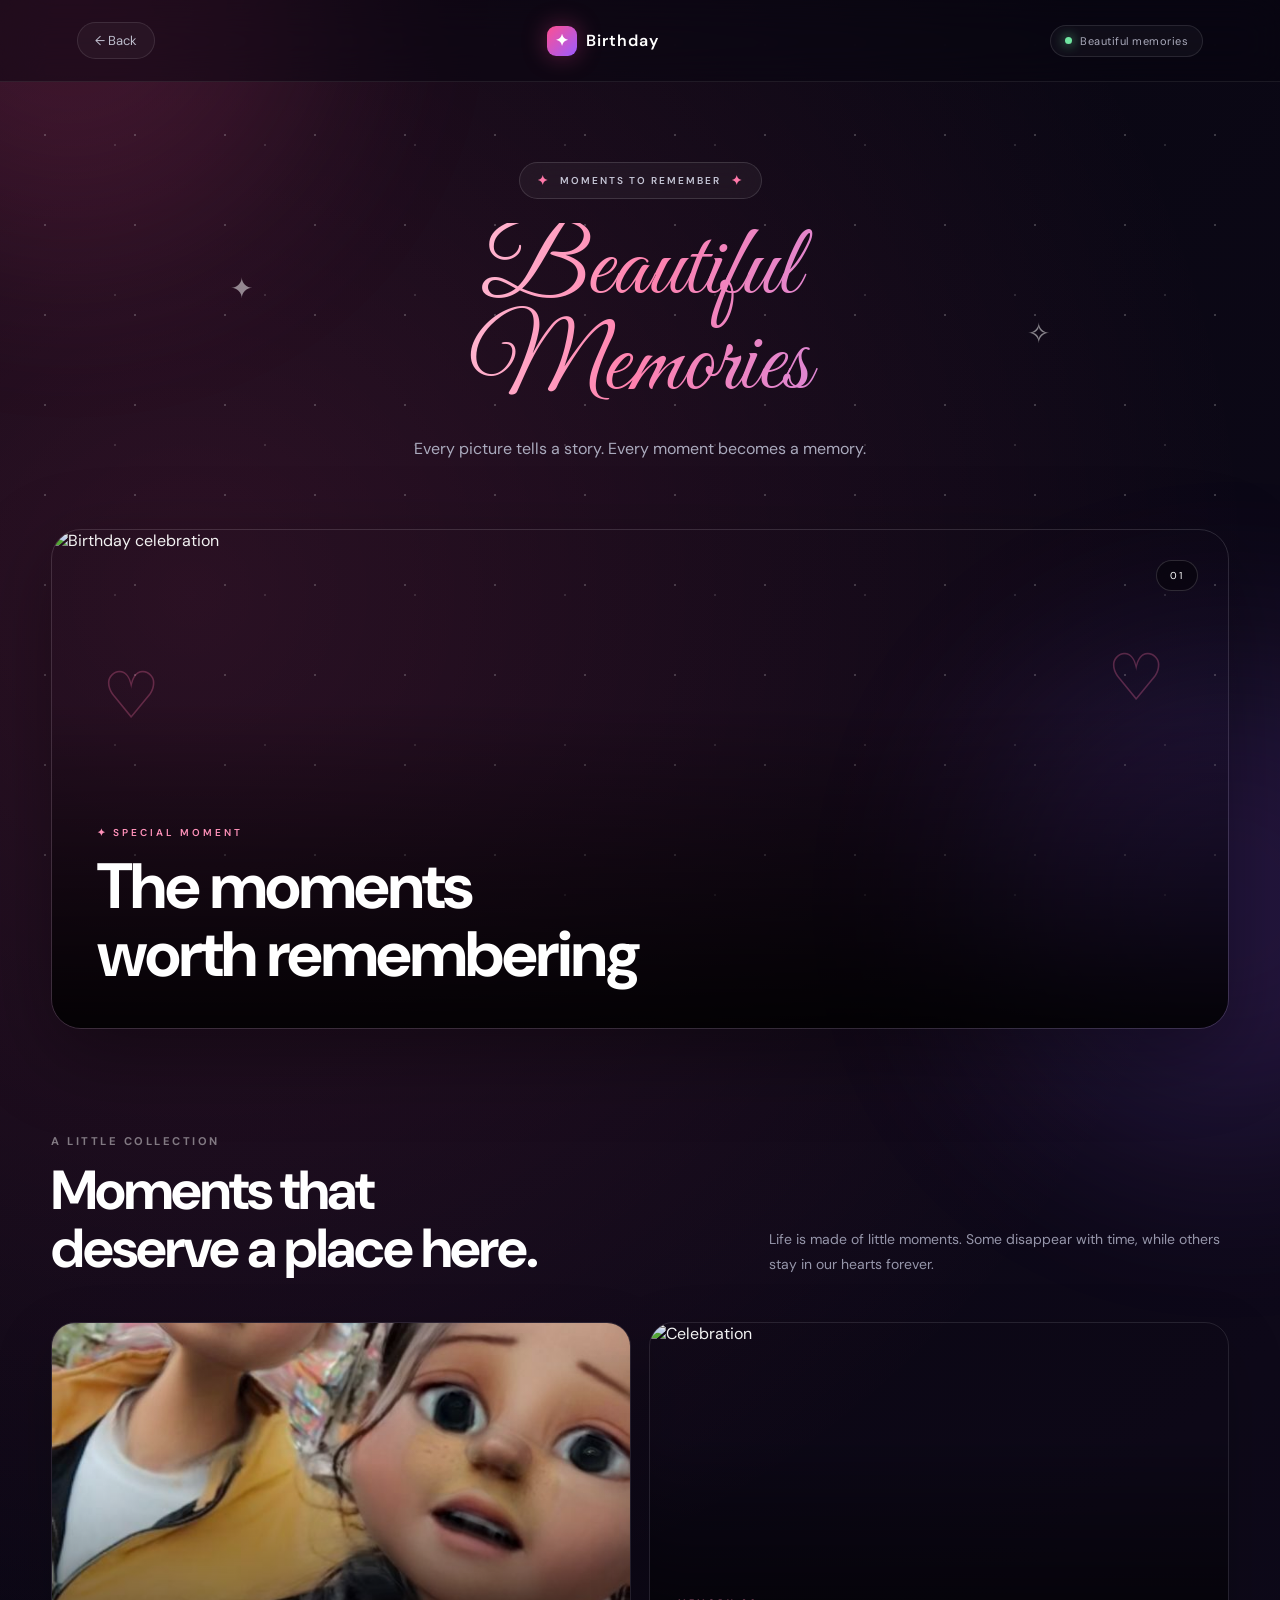
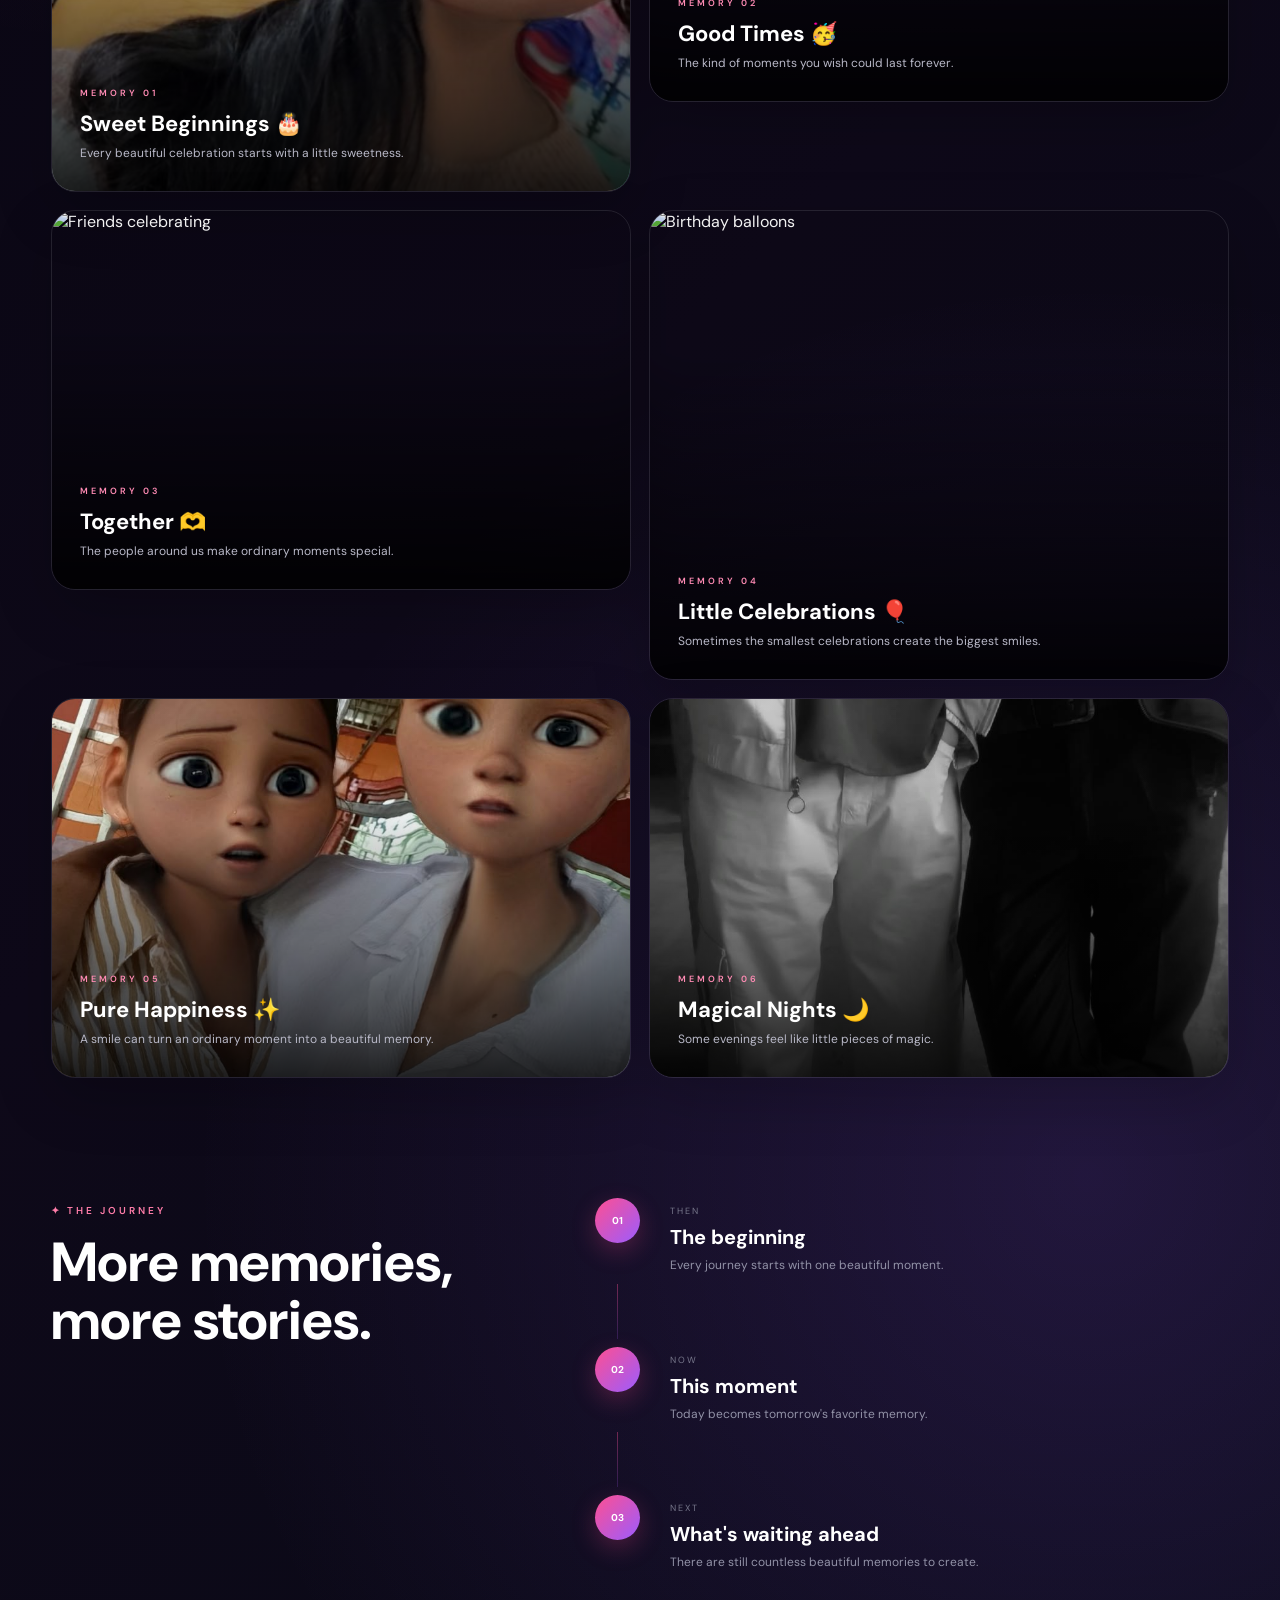
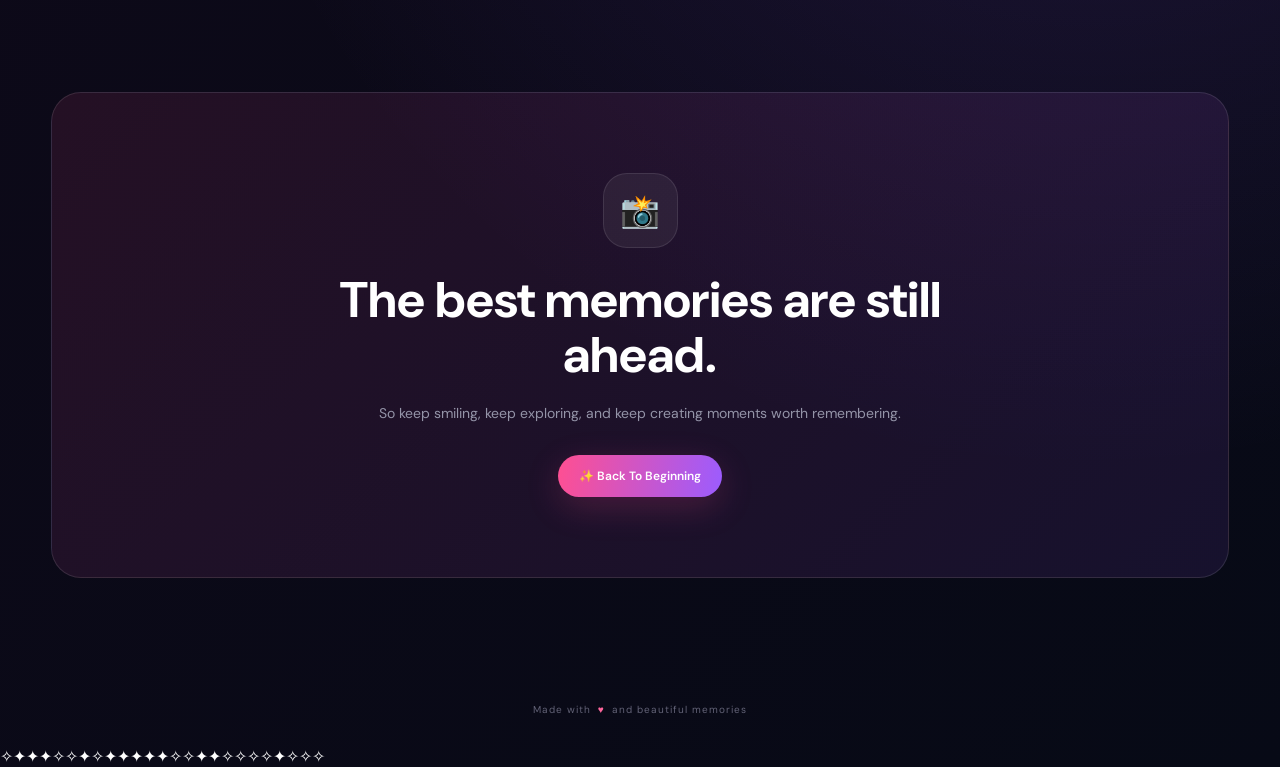
==== memories.html @ 6f028351 "Initial birthday website" ====
<!DOCTYPE html>
<html lang="en">

<head>

    <meta charset="UTF-8">

    <meta
        name="viewport"
        content="width=device-width, initial-scale=1.0"
    >

    <title>Beautiful Memories 📸</title>

    <link rel="stylesheet" href="style.css">

    <link
        href="https://fonts.googleapis.com/css2?family=DM+Sans:wght@300;400;500;600;700&family=Great+Vibes&display=swap"
        rel="stylesheet"
    >

</head>


<body class="memories-page">


    <!-- Background -->

    <div class="background-glow glow-one"></div>

    <div class="background-glow glow-two"></div>

    <div class="stars"></div>



    <!-- Floating decorations -->

    <div class="floating-item sparkle sparkle-one">
        ✦
    </div>

    <div class="floating-item sparkle sparkle-two">
        ✧
    </div>

    <div class="floating-item heart heart-one">
        ♡
    </div>

    <div class="floating-item heart heart-two">
        ♡
    </div>



    <!-- Navigation -->

    <nav class="top-nav">


        <a
            href="index.html"
            class="back-home"
        >
            ← Back
        </a>


        <div class="brand">

            <span class="brand-icon">
                ✦
            </span>

            Birthday

        </div>


        <div class="nav-status">

            <span class="status-dot"></span>

            Beautiful memories

        </div>


    </nav>



    <!-- Main -->

    <main class="memories-container">



        <!-- Heading -->

        <section class="memories-heading">


            <div class="premium-badge">

                <span>✦</span>

                MOMENTS TO REMEMBER

                <span>✦</span>

            </div>


            <h1>

                Beautiful
                <span>Memories</span>

            </h1>


            <p>

                Every picture tells a story.
                Every moment becomes a memory.

            </p>


        </section>



        <!-- Featured Memory -->

        <section class="featured-memory">


            <div class="featured-image">

                <!-- Replace this image URL with your photo -->

                <img
                    src="https://images.unsplash.com/photo-1513151233558-d860c5398176?auto=format&fit=crop&w=1400&q=85"
                    alt="Birthday celebration"
                >


                <div class="image-overlay"></div>


                <div class="featured-content">

                    <span>
                        ✦ SPECIAL MOMENT
                    </span>

                    <h2>
                        The moments
                        <br>
                        worth remembering
                    </h2>

                </div>


                <div class="featured-number">
                    01
                </div>

            </div>


        </section>



        <!-- Memory Introduction -->

        <section class="memory-intro">


            <div>

                <span class="section-label">
                    A LITTLE COLLECTION
                </span>

                <h2>
                    Moments that
                    <br>
                    deserve a place here.
                </h2>

            </div>


            <p>

                Life is made of little moments.
                Some disappear with time,
                while others stay in our hearts forever.

            </p>


        </section>



        <!-- Gallery -->

        <section class="memory-grid">



            <!-- Memory 01 -->

            <article class="memory-card large-card">


                <div class="memory-image">

                    <img
                        src="assets/hehe.jpeg"
                        alt="Birthday cake"
                    >

                </div>


                <div class="memory-overlay"></div>


                <div class="memory-info">

                    <span>
                        MEMORY 01
                    </span>

                    <h3>
                        Sweet Beginnings 🎂
                    </h3>

                    <p>
                        Every beautiful celebration
                        starts with a little sweetness.
                    </p>

                </div>


            </article>



            <!-- Memory 02 -->

            <article class="memory-card">


                <div class="memory-image">

                    <img
                        src="https://images.unsplash.com/photo-1492684223066-81342ee5ff30?auto=format&fit=crop&w=900&q=85"
                        alt="Celebration"
                    >

                </div>


                <div class="memory-overlay"></div>


                <div class="memory-info">

                    <span>
                        MEMORY 02
                    </span>

                    <h3>
                        Good Times 🥳
                    </h3>

                    <p>
                        The kind of moments
                        you wish could last forever.
                    </p>

                </div>


            </article>



            <!-- Memory 03 -->

            <article class="memory-card">


                <div class="memory-image">

                    <img
                        src="https://images.unsplash.com/photo-1527529482837-4698179dc6ce?auto=format&fit=crop&w=900&q=85"
                        alt="Friends celebrating"
                    >

                </div>


                <div class="memory-overlay"></div>


                <div class="memory-info">

                    <span>
                        MEMORY 03
                    </span>

                    <h3>
                        Together 🫶
                    </h3>

                    <p>
                        The people around us
                        make ordinary moments special.
                    </p>

                </div>


            </article>



            <!-- Memory 04 -->

            <article class="memory-card large-card">


                <div class="memory-image">

                    <img
                        src="https://images.unsplash.com/photo-1530103862676-de8c9debad1d?auto=format&fit=crop&w=1000&q=85"
                        alt="Birthday balloons"
                    >

                </div>


                <div class="memory-overlay"></div>


                <div class="memory-info">

                    <span>
                        MEMORY 04
                    </span>

                    <h3>
                        Little Celebrations 🎈
                    </h3>

                    <p>
                        Sometimes the smallest
                        celebrations create the biggest smiles.
                    </p>

                </div>


            </article>



            <!-- Memory 05 -->

            <article class="memory-card">


                <div class="memory-image">

                    <img
                        src="assets/bby.jpeg"
                        alt="Happy moment"
                    >

                </div>


                <div class="memory-overlay"></div>


                <div class="memory-info">

                    <span>
                        MEMORY 05
                    </span>

                    <h3>
                        Pure Happiness ✨
                    </h3>

                    <p>
                        A smile can turn an ordinary
                        moment into a beautiful memory.
                    </p>

                </div>


            </article>



            <!-- Memory 06 -->

            <article class="memory-card">


                <div class="memory-image">

                    <img
                        src="assets/omg.jpeg"
                        alt="Celebration lights"
                    >

                </div>


                <div class="memory-overlay"></div>


                <div class="memory-info">

                    <span>
                        MEMORY 06
                    </span>

                    <h3>
                        Magical Nights 🌙
                    </h3>

                    <p>
                        Some evenings feel like
                        little pieces of magic.
                    </p>

                </div>


            </article>


        </section>



        <!-- Timeline -->

        <section class="memory-timeline">


            <div class="timeline-title">

                <span>
                    ✦ THE JOURNEY
                </span>

                <h2>
                    More memories,
                    <br>
                    more stories.
                </h2>

            </div>


            <div class="timeline">


                <div class="timeline-item">

                    <div class="timeline-dot">
                        01
                    </div>

                    <div>

                        <span>
                            THEN
                        </span>

                        <h3>
                            The beginning
                        </h3>

                        <p>
                            Every journey starts with
                            one beautiful moment.
                        </p>

                    </div>

                </div>



                <div class="timeline-line"></div>



                <div class="timeline-item">

                    <div class="timeline-dot">
                        02
                    </div>

                    <div>

                        <span>
                            NOW
                        </span>

                        <h3>
                            This moment
                        </h3>

                        <p>
                            Today becomes tomorrow's
                            favorite memory.
                        </p>

                    </div>

                </div>



                <div class="timeline-line"></div>



                <div class="timeline-item">

                    <div class="timeline-dot">
                        03
                    </div>

                    <div>

                        <span>
                            NEXT
                        </span>

                        <h3>
                            What's waiting ahead
                        </h3>

                        <p>
                            There are still countless
                            beautiful memories to create.
                        </p>

                    </div>

                </div>


            </div>

        </section>



        <!-- Final -->

        <section class="memories-final">


            <div class="final-icon">
                📸
            </div>


            <h2>
                The best memories
                are still ahead.
            </h2>


            <p>
                So keep smiling,
                keep exploring,
                and keep creating moments
                worth remembering.
            </p>


            <a
                href="index.html"
                class="primary-button"
            >
                ✨ Back To Beginning
            </a>


        </section>


    </main>



    <!-- Footer -->

    <footer>

        Made with
        <span>♥</span>
        and beautiful memories

    </footer>



    <script src="script.js"></script>

</body>

</html>
---- style.css ----
/* =========================================================
   PREMIUM BIRTHDAY WEBSITE
   Works with:
   index.html
   wishes.html
   message.html
   memories.html
========================================================= */


/* =========================================================
   GLOBAL
========================================================= */

* {
    margin: 0;
    padding: 0;
    box-sizing: border-box;
}

:root {
    --pink: #ff4f91;
    --pink-light: #ff8fba;
    --purple: #9b5cff;
    --purple-light: #bd9aff;
    --blue: #4c9cff;

    --white: #ffffff;
    --text: #ededf7;
    --muted: #aaaabd;
    --dark: #080711;

    --glass: rgba(255, 255, 255, 0.055);
    --glass-strong: rgba(255, 255, 255, 0.085);
    --border: rgba(255, 255, 255, 0.13);

    --shadow:
        0 25px 80px rgba(0, 0, 0, 0.35);
}

html {
    scroll-behavior: smooth;
}

body {
    min-height: 100vh;

    font-family:
        "DM Sans",
        Arial,
        sans-serif;

    color: var(--white);

    background:
        radial-gradient(
            circle at 15% 15%,
            rgba(255, 79, 145, 0.15),
            transparent 30%
        ),
        radial-gradient(
            circle at 85% 70%,
            rgba(155, 92, 255, 0.16),
            transparent 30%
        ),
        linear-gradient(
            135deg,
            #070610,
            #0e0919,
            #070a16
        );

    overflow-x: hidden;
}


/* =========================================================
   BACKGROUND
========================================================= */

.background-glow {
    position: fixed;

    width: 500px;
    height: 500px;

    border-radius: 50%;

    filter: blur(100px);

    opacity: 0.16;

    pointer-events: none;

    z-index: 0;
}

.glow-one {
    top: -250px;
    left: -180px;

    background: var(--pink);
}

.glow-two {
    right: -200px;
    bottom: -250px;

    background: var(--purple);
}


/* Stars */

.stars {
    position: fixed;

    inset: 0;

    pointer-events: none;

    z-index: 0;

    opacity: 0.25;

    background-image:
        radial-gradient(
            rgba(255,255,255,0.8) 1px,
            transparent 1px
        ),
        radial-gradient(
            rgba(255,255,255,0.5) 1px,
            transparent 1px
        );

    background-size:
        90px 90px,
        150px 150px;

    background-position:
        0 0,
        40px 70px;

    animation: starsMove 25s linear infinite;
}


/* =========================================================
   NAVIGATION
========================================================= */

.top-nav {
    position: relative;

    z-index: 20;

    width: 100%;

    min-height: 82px;

    padding: 20px 6%;

    display: flex;

    align-items: center;

    justify-content: space-between;

    border-bottom:
        1px solid rgba(255,255,255,0.08);

    background:
        rgba(7, 6, 16, 0.48);

    backdrop-filter: blur(20px);

    -webkit-backdrop-filter: blur(20px);
}


/* Brand */

.brand {
    display: flex;

    align-items: center;

    gap: 9px;

    font-size: 16px;

    font-weight: 600;

    letter-spacing: 1px;
}

.brand-icon {
    width: 30px;
    height: 30px;

    display: grid;

    place-items: center;

    border-radius: 9px;

    background:
        linear-gradient(
            135deg,
            var(--pink),
            var(--purple)
        );

    box-shadow:
        0 0 25px rgba(255,79,145,0.35);
}


/* Status */

.nav-status {
    display: flex;

    align-items: center;

    gap: 8px;

    padding: 8px 14px;

    border-radius: 50px;

    border:
        1px solid rgba(255,255,255,0.1);

    background:
        rgba(255,255,255,0.035);

    color: #aaaabb;

    font-size: 11px;

    letter-spacing: 0.5px;
}

.status-dot {
    width: 7px;
    height: 7px;

    border-radius: 50%;

    background: #70e6a1;

    box-shadow:
        0 0 12px #70e6a1;

    animation: pulse 2s infinite;
}


/* Back button */

.back-home {
    text-decoration: none;

    color: #bdbdcc;

    font-size: 13px;

    padding: 9px 17px;

    border-radius: 50px;

    border:
        1px solid rgba(255,255,255,0.1);

    background:
        rgba(255,255,255,0.035);

    transition: 0.3s ease;
}

.back-home:hover {
    color: white;

    border-color:
        rgba(255,255,255,0.25);

    background:
        rgba(255,255,255,0.09);

    transform: translateX(-4px);
}


/* =========================================================
   FLOATING DECORATIONS
========================================================= */

.floating-item {
    position: fixed;

    z-index: 1;

    pointer-events: none;

    user-select: none;
}

.balloon {
    font-size: 65px;

    opacity: 0.7;

    filter:
        drop-shadow(
            0 15px 20px rgba(255,80,140,0.2)
        );

    animation:
        balloonFloat 7s ease-in-out infinite;
}

.balloon-one {
    top: 18%;
    left: 4%;
}

.balloon-two {
    top: 22%;
    right: 5%;

    animation-delay: 2s;
}

.heart {
    color: #ff72a8;

    font-size: 65px;

    opacity: 0.3;

    animation:
        heartFloat 5s ease-in-out infinite;
}

.heart-one {
    left: 8%;
    bottom: 18%;
}

.heart-two {
    right: 9%;
    bottom: 20%;

    animation-delay: 2s;
}

.sparkle {
    color: white;

    font-size: 28px;

    opacity: 0.5;

    animation:
        sparkleFloat 4s ease-in-out infinite;
}

.sparkle-one {
    top: 30%;
    left: 18%;
}

.sparkle-two {
    right: 18%;
    top: 35%;

    animation-delay: 1.5s;
}


/* =========================================================
   HOME PAGE
========================================================= */

.hero {
    position: relative;

    z-index: 5;

    min-height:
        calc(100vh - 82px);

    display: flex;

    justify-content: center;

    align-items: center;

    text-align: center;

    padding:
        70px 20px 90px;
}

.hero-content {
    width: 100%;

    max-width: 1050px;
}


/* Badge */

.premium-badge {
    display: inline-flex;

    align-items: center;

    gap: 10px;

    padding: 9px 17px;

    border-radius: 50px;

    border:
        1px solid rgba(255,255,255,0.13);

    background:
        rgba(255,255,255,0.045);

    backdrop-filter: blur(15px);

    color: #c5c5d5;

    font-size: 10px;

    font-weight: 600;

    letter-spacing: 2px;

    animation:
        fadeDown 0.9s ease both;
}

.premium-badge span {
    color: #ff78a9;

    font-size: 13px;
}


/* Hero heading */

.hero h1 {
    margin-top: 25px;

    font-family:
        "Great Vibes",
        cursive;

    font-size:
        clamp(75px, 12vw, 155px);

    line-height: 0.85;

    font-weight: 400;

    letter-spacing: -2px;

    background:
        linear-gradient(
            100deg,
            #ffffff 10%,
            #ff82ad 40%,
            #b68bff 65%,
            #ffffff 90%
        );

    background-size: 250% auto;

    -webkit-background-clip: text;
    background-clip: text;

    -webkit-text-fill-color: transparent;

    animation:
        titleGradient 6s ease infinite,
        fadeUp 1s ease both;
}

.hero h1 span {
    display: block;
}


/* Name */

.special-name {
    margin-top: 18px;

    font-size:
        clamp(22px, 3vw, 34px);

    font-weight: 600;

    letter-spacing: 1px;

    animation:
        fadeUp 1.2s ease both;
}

.special-name span {
    display: inline-block;

    margin-left: 6px;

    animation:
        heartBeat 2s infinite;
}


/* Description */

.hero-description {
    max-width: 680px;

    margin:
        25px auto 0;

    color: var(--muted);

    font-size: 15px;

    line-height: 1.9;

    animation:
        fadeUp 1.4s ease both;
}

.hero-description strong {
    color: white;
}


/* Cake */

.cake-wrapper {
    position: relative;

    width: 130px;
    height: 120px;

    margin:
        20px auto 5px;

    display: grid;

    place-items: center;

    animation:
        fadeUp 1.5s ease both;
}

.cake {
    position: relative;

    z-index: 2;

    font-size: 68px;

    filter:
        drop-shadow(
            0 12px 30px rgba(255,80,140,0.35)
        );

    animation:
        cakeFloat 3.5s ease-in-out infinite;
}

.cake-glow {
    position: absolute;

    width: 90px;
    height: 90px;

    border-radius: 50%;

    background:
        radial-gradient(
            circle,
            rgba(255,90,150,0.3),
            transparent 70%
        );

    filter: blur(15px);

    animation:
        cakeGlow 3s ease-in-out infinite;
}


/* =========================================================
   ACTION BUTTONS
========================================================= */

.action-section {
    max-width: 820px;

    margin:
        28px auto 0;
}

.action-label {
    margin-bottom: 14px;

    color: #737389;

    font-size: 10px;

    letter-spacing: 3px;

    font-weight: 600;
}


/* Grid */

.action-grid {
    display: grid;

    grid-template-columns:
        repeat(2, 1fr);

    gap: 13px;
}


/* Action card */

.action-card {
    position: relative;

    min-height: 92px;

    display: flex;

    align-items: center;

    gap: 15px;

    padding: 15px 17px;

    text-align: left;

    text-decoration: none;

    color: white;

    border:
        1px solid rgba(255,255,255,0.1);

    border-radius: 20px;

    background:
        linear-gradient(
            135deg,
            rgba(255,255,255,0.075),
            rgba(255,255,255,0.025)
        );

    backdrop-filter: blur(18px);

    -webkit-backdrop-filter: blur(18px);

    cursor: pointer;

    transition:
        transform 0.35s ease,
        border 0.35s ease,
        box-shadow 0.35s ease,
        background 0.35s ease;

    overflow: hidden;
}


/* Shine */

.action-card::before {
    content: "";

    position: absolute;

    top: 0;
    left: -130%;

    width: 80%;

    height: 100%;

    background:
        linear-gradient(
            90deg,
            transparent,
            rgba(255,255,255,0.08),
            transparent
        );

    transform: skewX(-20deg);

    transition: 0.65s;
}

.action-card:hover::before {
    left: 150%;
}


/* Glow */

.action-card::after {
    content: "";

    position: absolute;

    width: 120px;
    height: 120px;

    right: -60px;
    bottom: -70px;

    border-radius: 50%;

    filter: blur(30px);

    opacity: 0.3;

    transition: 0.4s;
}

.pink-card::after {
    background: var(--pink);
}

.purple-card::after {
    background: var(--purple);
}

.blue-card::after {
    background: var(--blue);
}

.music-card::after {
    background: #ffca57;
}


/* Hover */

.action-card:hover {
    transform:
        translateY(-7px)
        scale(1.015);

    border-color:
        rgba(255,255,255,0.23);

    background:
        rgba(255,255,255,0.09);

    box-shadow:
        0 18px 50px rgba(0,0,0,0.3);
}

.action-card:hover::after {
    transform: scale(1.6);

    opacity: 0.5;
}


/* Icon */

.action-icon {
    position: relative;

    z-index: 2;

    flex-shrink: 0;

    width: 54px;
    height: 54px;

    display: grid;

    place-items: center;

    border-radius: 16px;

    background:
        rgba(255,255,255,0.07);

    border:
        1px solid rgba(255,255,255,0.1);

    font-size: 25px;

    transition: 0.35s;
}

.action-card:hover .action-icon {
    transform:
        rotate(-5deg)
        scale(1.08);

    background:
        rgba(255,255,255,0.12);
}


/* Info */

.action-info {
    position: relative;

    z-index: 2;

    flex: 1;
}

.action-info h3 {
    font-size: 14px;

    font-weight: 600;

    margin-bottom: 4px;
}

.action-info p {
    color: #8e8ea3;

    font-size: 11px;

    line-height: 1.4;
}


/* Arrow */

.action-arrow {
    position: relative;

    z-index: 2;

    width: 30px;
    height: 30px;

    display: grid;

    place-items: center;

    border-radius: 50%;

    color: #aaaabc;

    background:
        rgba(255,255,255,0.05);

    transition: 0.3s;
}

.action-card:hover .action-arrow {
    color: white;

    transform: translateX(4px);

    background:
        rgba(255,255,255,0.12);
}


/* Remove default button styles */

button.action-card {
    font-family: inherit;
    border: 1px solid rgba(255,255,255,0.1);
}


/* Bottom message */

.bottom-message {
    margin-top: 22px;

    color: #66667a;

    font-size: 10px;

    letter-spacing: 1.5px;
}

.bottom-message span {
    color: #ff73a5;

    margin: 0 6px;
}


/* =========================================================
   COMMON INNER PAGE
========================================================= */

.message-container,
.memories-container,
.wishes-container {
    position: relative;

    z-index: 5;

    width: min(1200px, 92%);

    margin: auto;

    padding:
        80px 0 100px;
}


/* =========================================================
   MESSAGE PAGE
========================================================= */

.message-heading,
.memories-heading {
    text-align: center;

    max-width: 800px;

    margin: auto;
}

.message-heading h1,
.memories-heading h1 {
    margin-top: 24px;

    font-family:
        "Great Vibes",
        cursive;

    font-size:
        clamp(60px, 8vw, 100px);

    font-weight: 400;

    line-height: 0.95;

    background:
        linear-gradient(
            100deg,
            white,
            #ff82ae,
            #b58bff
        );

    -webkit-background-clip: text;
    background-clip: text;

    -webkit-text-fill-color: transparent;
}

.message-heading h1 span,
.memories-heading h1 span {
    display: block;
}

.message-heading > p,
.memories-heading > p {
    margin-top: 22px;

    color: var(--muted);

    line-height: 1.8;
}


/* Letter */

.letter-wrapper {
    position: relative;

    max-width: 850px;

    margin:
        65px auto 0;
}

.letter-glow {
    position: absolute;

    inset: 10%;

    background:
        linear-gradient(
            135deg,
            rgba(255,79,145,0.25),
            rgba(155,92,255,0.2)
        );

    filter: blur(60px);

    z-index: -1;
}

.letter-card {
    position: relative;

    padding:
        45px clamp(25px, 6vw, 75px);

    border:
        1px solid rgba(255,255,255,0.14);

    border-radius: 28px;

    background:
        linear-gradient(
            145deg,
            rgba(255,255,255,0.085),
            rgba(255,255,255,0.025)
        );

    backdrop-filter: blur(20px);

    box-shadow:
        0 35px 100px rgba(0,0,0,0.3);
}

.letter-top {
    display: flex;

    align-items: center;

    justify-content: space-between;

    padding-bottom: 25px;

    border-bottom:
        1px solid rgba(255,255,255,0.09);
}

.letter-icon {
    width: 62px;
    height: 62px;

    display: grid;

    place-items: center;

    border-radius: 18px;

    font-size: 30px;

    background:
        rgba(255,255,255,0.07);
}

.letter-date {
    display: flex;

    flex-direction: column;

    align-items: flex-end;

    gap: 4px;
}

.letter-date span {
    color: #717185;

    font-size: 9px;

    letter-spacing: 2px;
}

.letter-date strong {
    color: #dddde8;

    font-size: 13px;
}

.letter-content {
    padding-top: 35px;

    color: #bdbdce;

    font-size: 15px;

    line-height: 2;
}

.letter-content p {
    margin-bottom: 22px;
}

.letter-content strong {
    color: white;
}

.greeting {
    color: white;

    font-size: 22px;

    font-weight: 600;
}

.quote-box {
    position: relative;

    margin:
        35px 0;

    padding:
        25px 35px;

    border-left:
        3px solid var(--pink);

    border-radius: 0 18px 18px 0;

    background:
        rgba(255,79,145,0.06);

    color: #e2cbd6;

    font-size: 16px;

    font-style: italic;
}

.quote-mark {
    color: var(--pink-light);

    font-size: 35px;

    line-height: 0;
}

.final-line {
    color: white;

    font-size: 18px;

    font-weight: 600;
}

.letter-signature {
    display: flex;

    flex-direction: column;

    gap: 4px;

    margin-top: 30px;

    padding-top: 25px;

    border-top:
        1px solid rgba(255,255,255,0.08);

    color: #7f7f94;

    font-size: 12px;
}

.letter-signature strong {
    color: #d9d9e5;

    font-size: 14px;
}


/* Heart section */

.heart-section {
    text-align: center;

    margin:
        90px auto 50px;

    max-width: 600px;
}

.big-heart {
    font-size: 65px;

    animation:
        heartBeat 1.8s infinite;

    filter:
        drop-shadow(
            0 10px 30px rgba(255,70,130,0.35)
        );
}

.heart-section h2 {
    margin-top: 15px;

    font-size: 25px;

    line-height: 1.4;
}

.heart-section p {
    margin-top: 10px;

    color: #858599;
}


/* =========================================================
   BUTTONS
========================================================= */

.message-navigation {
    display: flex;

    justify-content: center;

    gap: 12px;

    flex-wrap: wrap;

    margin-top: 35px;
}

.primary-button,
.secondary-button {
    display: inline-flex;

    align-items: center;

    justify-content: center;

    gap: 8px;

    padding:
        13px 21px;

    border-radius: 50px;

    text-decoration: none;

    font-size: 12px;

    font-weight: 600;

    transition: 0.3s;
}

.primary-button {
    color: white;

    background:
        linear-gradient(
            100deg,
            var(--pink),
            var(--purple)
        );

    box-shadow:
        0 10px 35px rgba(255,70,140,0.2);
}

.primary-button:hover {
    transform: translateY(-4px);

    box-shadow:
        0 15px 45px rgba(255,70,140,0.35);
}

.secondary-button {
    color: #d3d3df;

    border:
        1px solid rgba(255,255,255,0.12);

    background:
        rgba(255,255,255,0.045);
}

.secondary-button:hover {
    color: white;

    background:
        rgba(255,255,255,0.09);

    transform: translateY(-4px);
}


/* =========================================================
   MEMORIES PAGE
========================================================= */

.featured-memory {
    margin-top: 65px;
}

.featured-image {
    position: relative;

    height: 500px;

    overflow: hidden;

    border-radius: 30px;

    border:
        1px solid rgba(255,255,255,0.13);

    box-shadow:
        var(--shadow);
}

.featured-image img {
    width: 100%;
    height: 100%;

    object-fit: cover;

    transition:
        transform 1s ease;
}

.featured-image:hover img {
    transform: scale(1.05);
}

.image-overlay {
    position: absolute;

    inset: 0;

    background:
        linear-gradient(
            to top,
            rgba(0,0,0,0.85),
            rgba(0,0,0,0.05) 65%
        );
}

.featured-content {
    position: absolute;

    left: 45px;
    bottom: 40px;

    max-width: 550px;
}

.featured-content span {
    color: #ff91b9;

    font-size: 10px;

    letter-spacing: 3px;

    font-weight: 600;
}

.featured-content h2 {
    margin-top: 12px;

    font-size:
        clamp(35px, 5vw, 65px);

    line-height: 1.05;

    letter-spacing: -2px;
}

.featured-number {
    position: absolute;

    top: 30px;
    right: 30px;

    padding:
        8px 13px;

    border-radius: 50px;

    background:
        rgba(0,0,0,0.35);

    border:
        1px solid rgba(255,255,255,0.15);

    backdrop-filter: blur(10px);

    font-size: 10px;

    letter-spacing: 2px;
}


/* Intro */

.memory-intro {
    display: grid;

    grid-template-columns:
        1fr 0.7fr;

    gap: 60px;

    align-items: end;

    margin:
        100px 0 45px;
}

.section-label {
    color: #ff7ca9;

    font-size: 10px;

    font-weight: 600;

    letter-spacing: 3px;
}

.memory-intro h2 {
    margin-top: 12px;

    font-size:
        clamp(35px, 5vw, 55px);

    line-height: 1.05;

    letter-spacing: -2px;
}

.memory-intro > p {
    color: #9696aa;

    line-height: 1.8;

    font-size: 14px;
}


/* Gallery */

.memory-grid {
    display: grid;

    grid-template-columns:
        repeat(2, 1fr);

    gap: 18px;
}

.memory-card {
    position: relative;

    height: 380px;

    overflow: hidden;

    border-radius: 24px;

    border:
        1px solid rgba(255,255,255,0.1);

    box-shadow:
        0 20px 60px rgba(0,0,0,0.2);
}

.memory-card.large-card {
    height: 470px;
}

.memory-image,
.memory-image img {
    width: 100%;
    height: 100%;
}

.memory-image img {
    object-fit: cover;

    transition:
        transform 0.8s ease;
}

.memory-card:hover img {
    transform: scale(1.09);
}

.memory-overlay {
    position: absolute;

    inset: 0;

    background:
        linear-gradient(
            to top,
            rgba(0,0,0,0.85),
            rgba(0,0,0,0.05) 70%
        );
}

.memory-info {
    position: absolute;

    left: 28px;
    right: 28px;
    bottom: 28px;
}

.memory-info span {
    color: #ff8bb4;

    font-size: 9px;

    letter-spacing: 3px;

    font-weight: 600;
}

.memory-info h3 {
    margin-top: 8px;

    font-size: 22px;
}

.memory-info p {
    margin-top: 6px;

    max-width: 430px;

    color: #b8b8c7;

    font-size: 12px;

    line-height: 1.6;
}


/* =========================================================
   TIMELINE
========================================================= */

.memory-timeline {
    display: grid;

    grid-template-columns:
        0.7fr 1fr;

    gap: 100px;

    margin:
        120px 0;
}

.timeline-title > span {
    color: #ff7da9;

    font-size: 10px;

    letter-spacing: 3px;

    font-weight: 600;
}

.timeline-title h2 {
    margin-top: 15px;

    font-size:
        clamp(35px, 5vw, 55px);

    line-height: 1.05;
}

.timeline {
    display: flex;

    flex-direction: column;
}

.timeline-item {
    display: grid;

    grid-template-columns:
        55px 1fr;

    gap: 20px;
}

.timeline-dot {
    width: 45px;
    height: 45px;

    display: grid;

    place-items: center;

    border-radius: 50%;

    background:
        linear-gradient(
            135deg,
            var(--pink),
            var(--purple)
        );

    font-size: 10px;

    font-weight: 700;

    box-shadow:
        0 8px 25px rgba(255,70,140,0.25);
}

.timeline-item span {
    color: #77778b;

    font-size: 9px;

    letter-spacing: 2px;
}

.timeline-item h3 {
    margin-top: 5px;

    font-size: 20px;
}

.timeline-item p {
    margin-top: 5px;

    color: #9292a7;

    font-size: 12px;

    line-height: 1.7;
}

.timeline-line {
    width: 1px;

    height: 55px;

    margin:
        8px 0 8px 22px;

    background:
        linear-gradient(
            to bottom,
            rgba(255,79,145,0.4),
            rgba(155,92,255,0.2)
        );
}


/* Final memory section */

.memories-final {
    position: relative;

    text-align: center;

    padding:
        80px 30px;

    border-radius: 30px;

    overflow: hidden;

    background:
        linear-gradient(
            135deg,
            rgba(255,79,145,0.1),
            rgba(155,92,255,0.1)
        );

    border:
        1px solid rgba(255,255,255,0.11);
}

.final-icon {
    font-size: 55px;

    margin-bottom: 15px;
}

.memories-final h2 {
    max-width: 650px;

    margin: auto;

    font-size:
        clamp(30px, 5vw, 50px);

    line-height: 1.1;
}

.memories-final p {
    max-width: 550px;

    margin:
        18px auto 28px;

    color: #9494a8;

    line-height: 1.8;

    font-size: 14px;
}


/* =========================================================
   WISHES PAGE SUPPORT
========================================================= */

.wishes-container {
    max-width: 1200px;
}

.intro {
    max-width: 750px;

    margin-bottom: 55px;
}

.intro > span {
    color: #ff78a8;

    font-size: 10px;

    letter-spacing: 3px;
}

.intro h2 {
    margin-top: 15px;

    font-size:
        clamp(38px, 5vw, 62px);

    line-height: 1.05;

    letter-spacing: -2px;
}

.intro p {
    margin-top: 20px;

    color: #9999ad;

    line-height: 1.8;
}

.wish-grid {
    display: grid;

    grid-template-columns:
        repeat(3, 1fr);

    gap: 18px;
}

.wish-card {
    position: relative;

    min-height: 300px;

    padding: 30px;

    border-radius: 23px;

    border:
        1px solid rgba(255,255,255,0.1);

    background:
        linear-gradient(
            145deg,
            rgba(255,255,255,0.075),
            rgba(255,255,255,0.025)
        );

    backdrop-filter: blur(15px);

    overflow: hidden;

    transition:
        transform 0.35s ease,
        border 0.35s ease,
        box-shadow 0.35s ease;
}

.wish-card:hover {
    transform: translateY(-8px);

    border-color:
        rgba(255,105,160,0.35);

    box-shadow:
        0 20px 60px rgba(0,0,0,0.25);
}

.card-number {
    position: absolute;

    right: 22px;
    top: 18px;

    color: #626276;

    font-size: 10px;

    letter-spacing: 2px;
}

.emoji {
    width: 60px;
    height: 60px;

    display: grid;

    place-items: center;

    border-radius: 17px;

    background:
        rgba(255,255,255,0.06);

    border:
        1px solid rgba(255,255,255,0.1);

    font-size: 29px;

    margin-bottom: 23px;
}

.wish-card h3 {
    font-size: 18px;

    margin-bottom: 10px;
}

.wish-card p {
    color: #9696aa;

    font-size: 13px;

    line-height: 1.8;
}

.final-message {
    margin-top: 80px;

    text-align: center;

    padding: 75px 25px;

    border-radius: 30px;

    border:
        1px solid rgba(255,255,255,0.1);

    background:
        linear-gradient(
            135deg,
            rgba(255,79,145,0.09),
            rgba(155,92,255,0.09)
        );
}

.final-message h2 {
    color: #88889c;

    font-size: 13px;

    text-transform: uppercase;

    letter-spacing: 4px;
}

.final-message h3 {
    margin: 8px 0 10px;

    font-family:
        "Great Vibes",
        cursive;

    font-size:
        clamp(55px, 8vw, 90px);

    font-weight: 400;

    background:
        linear-gradient(
            90deg,
            white,
            #ff78a8,
            #b891ff
        );


    -webkit-text-fill-color: transparent;
}

.final-message p {
    color: #9292a6;

    margin-bottom: 25px;
}


/* =========================================================
   FOOTER
========================================================= */

footer {
    position: relative;

    z-index: 5;

    padding:
        25px 20px 30px;

    text-align: center;

    color: #626276;

    font-size: 10px;

    letter-spacing: 1px;
}

footer span {
    color: #ff679d;

    margin: 0 3px;
}


/* =========================================================
   ANIMATIONS
========================================================= */

@keyframes fadeUp {

    from {
        opacity: 0;

        transform:
            translateY(30px);
    }

    to {
        opacity: 1;

        transform:
            translateY(0);
    }

}

@keyframes fadeDown {

    from {
        opacity: 0;

        transform:
            translateY(-20px);
    }

    to {
        opacity: 1;

        transform:
            translateY(0);
    }

}

@keyframes titleGradient {

    0% {
        background-position: 0% center;
    }

    50% {
        background-position: 100% center;
    }

    100% {
        background-position: 0% center;
    }

}

@keyframes pulse {

    0%,
    100% {
        opacity: 1;

        transform: scale(1);
    }

    50% {
        opacity: 0.5;

        transform: scale(0.75);
    }

}

@keyframes heartBeat {

    0%,
    100% {
        transform: scale(1);
    }

    14% {
        transform: scale(1.15);
    }

    28% {
        transform: scale(1);
    }

    42% {
        transform: scale(1.1);
    }

}

@keyframes cakeFloat {

    0%,
    100% {
        transform:
            translateY(0)
            rotate(-2deg);
    }

    50% {
        transform:
            translateY(-12px)
            rotate(2deg);
    }

}

@keyframes cakeGlow {

    0%,
    100% {
        transform: scale(0.85);

        opacity: 0.5;
    }

    50% {
        transform: scale(1.15);

        opacity: 1;
    }

}

@keyframes balloonFloat {

    0%,
    100% {
        transform:
            translateY(0)
            rotate(-5deg);
    }

    50% {
        transform:
            translateY(-35px)
            rotate(5deg);
    }

}

@keyframes heartFloat {

    0%,
    100% {
        transform:
            translateY(0)
            rotate(-5deg);
    }

    50% {
        transform:
            translateY(-25px)
            rotate(5deg);
    }

}

@keyframes sparkleFloat {

    0%,
    100% {
        opacity: 0.25;

        transform:
            scale(0.8)
            rotate(0);
    }

    50% {
        opacity: 1;

        transform:
            scale(1.3)
            rotate(180deg);
    }

}

@keyframes starsMove {

    from {
        background-position:
            0 0,
            40px 70px;
    }

    to {
        background-position:
            90px 90px,
            130px 160px;
    }

}


/* =========================================================
   TABLET
========================================================= */

@media (max-width: 900px) {

    .wish-grid {
        grid-template-columns:
            repeat(2, 1fr);
    }

    .memory-intro {
        grid-template-columns: 1fr;

        gap: 25px;
    }

    .memory-timeline {
        grid-template-columns: 1fr;

        gap: 50px;
    }

}


/* =========================================================
   MOBILE
========================================================= */

@media (max-width: 650px) {

    .top-nav {
        min-height: 70px;

        padding:
            15px 18px;
    }

    .nav-status {
        display: none;
    }

    .brand {
        font-size: 14px;
    }

    .hero {
        min-height:
            calc(100vh - 70px);

        padding:
            55px 18px 70px;
    }

    .premium-badge {
        font-size: 8px;

        letter-spacing: 1.5px;

        padding:
            8px 12px;
    }

    .hero h1 {
        font-size: 78px;

        margin-top: 24px;
    }

    .special-name {
        font-size: 23px;
    }

    .hero-description {
        font-size: 13px;

        line-height: 1.8;
    }

    .cake-wrapper {
        margin-top: 18px;
    }

    .cake {
        font-size: 58px;
    }

    .action-section {
        margin-top: 15px;
    }

    .action-grid {
        grid-template-columns: 1fr;

        gap: 10px;
    }

    .action-card {
        min-height: 82px;

        border-radius: 18px;
    }

    .action-icon {
        width: 48px;
        height: 48px;

        border-radius: 14px;

        font-size: 22px;
    }

    .action-info h3 {
        font-size: 13px;
    }

    .action-info p {
        font-size: 10px;
    }

    .balloon {
        font-size: 42px;
    }

    .heart {
        font-size: 45px;
    }

    .sparkle {
        font-size: 20px;
    }


    /* Inner pages */

    .message-container,
    .memories-container,
    .wishes-container {
        width: 92%;

        padding:
            55px 0 75px;
    }

    .message-heading h1,
    .memories-heading h1 {
        font-size: 65px;
    }

    .message-heading > p,
    .memories-heading > p {
        font-size: 13px;
    }

    .letter-card {
        padding:
            28px 21px;

        border-radius: 22px;
    }

    .letter-top {
        padding-bottom: 20px;
    }

    .letter-icon {
        width: 52px;
        height: 52px;

        font-size: 25px;
    }

    .letter-date span {
        font-size: 7px;
    }

    .letter-date strong {
        font-size: 11px;
    }

    .letter-content {
        font-size: 13px;

        line-height: 1.9;
    }

    .greeting {
        font-size: 19px;
    }

    .quote-box {
        padding:
            20px;

        font-size: 14px;
    }

    .heart-section {
        margin-top: 65px;
    }

    .heart-section h2 {
        font-size: 21px;
    }


    /* Memories */

    .featured-image {
        height: 430px;

        border-radius: 23px;
    }

    .featured-content {
        left: 25px;
        bottom: 28px;
    }

    .featured-content h2 {
        font-size: 38px;
    }

    .featured-number {
        top: 20px;
        right: 20px;
    }

    .memory-intro {
        margin-top: 70px;
    }

    .memory-intro h2 {
        font-size: 39px;
    }

    .memory-grid {
        grid-template-columns: 1fr;
    }

    .memory-card,
    .memory-card.large-card {
        height: 390px;
    }

    .memory-timeline {
        margin:
            80px 0;
    }


    /* Wishes */

    .intro h2 {
        font-size: 40px;
    }

    .wish-grid {
        grid-template-columns: 1fr;
    }

    .wish-card {
        min-height: auto;

        padding: 27px;
    }

}


/* =========================================================
   SMALL MOBILE
========================================================= */

@media (max-width: 400px) {

    .hero h1 {
        font-size: 68px;
    }

    .special-name {
        font-size: 20px;
    }

    .hero-description br {
        display: none;
    }

    .action-card {
        padding: 13px;
    }

    .action-arrow {
        width: 27px;
        height: 27px;
    }

    .message-heading h1,
    .memories-heading h1 {
        font-size: 57px;
    }

    .featured-image {
        height: 380px;
    }

}

/* =========================================
   PREMIUM WISHES PAGE
========================================= */

.wishes-container {
    width: min(1180px, 92%);
    margin: 0 auto;
    padding: 80px 0 100px;
}


/* =========================================
   WISHES HEADING
========================================= */

.wishes-heading {
    text-align: center;
    max-width: 760px;
    margin: 0 auto 70px;

    animation: fadeUp 0.9s ease both;
}

.wishes-heading h1 {
    margin: 25px 0 18px;

    font-size: clamp(3rem, 7vw, 5.8rem);

    line-height: 0.95;

    letter-spacing: -3px;
}

.wishes-heading h1 span {
    display: block;

    background:
        linear-gradient(
            90deg,
            var(--pink),
            var(--purple),
            var(--blue)
        );

    -webkit-background-clip: text;
    -webkit-text-fill-color: transparent;

    background-clip: text;

    animation: titleGradient 5s ease infinite;
}

.wishes-heading p {
    max-width: 650px;

    margin: 0 auto;

    color: rgba(255,255,255,0.62);

    font-size: 1.05rem;

    line-height: 1.8;
}


/* =========================================
   INTRO CARD
========================================= */

.wishes-intro-card {

    position: relative;

    display: flex;

    align-items: center;

    gap: 35px;

    padding: 35px 40px;

    margin-bottom: 100px;

    border: 1px solid var(--border);

    border-radius: 28px;

    background:
        linear-gradient(
            135deg,
            rgba(255,255,255,0.07),
            rgba(255,255,255,0.025)
        );

    backdrop-filter: blur(18px);

    overflow: hidden;

    box-shadow:
        0 25px 80px rgba(0,0,0,0.25);
}

.wishes-intro-card::before {

    content: "";

    position: absolute;

    width: 300px;
    height: 300px;

    right: -120px;
    top: -150px;

    border-radius: 50%;

    background:
        radial-gradient(
            circle,
            rgba(180,90,255,0.25),
            transparent 70%
        );

    pointer-events: none;
}

.intro-icon {

    width: 80px;
    height: 80px;

    flex-shrink: 0;

    display: grid;
    place-items: center;

    border-radius: 22px;

    font-size: 2.5rem;

    background:
        linear-gradient(
            135deg,
            rgba(255,80,160,0.18),
            rgba(150,80,255,0.18)
        );

    border: 1px solid
        rgba(255,255,255,0.12);

    box-shadow:
        0 0 35px rgba(255,80,160,0.12);
}

.intro-content {
    position: relative;
    z-index: 1;
}

.section-label {

    display: inline-block;

    color: rgba(255,255,255,0.45);

    font-size: 0.7rem;

    font-weight: 700;

    letter-spacing: 2.5px;
}

.intro-content h2 {

    margin: 8px 0 10px;

    font-size: clamp(1.8rem, 4vw, 2.7rem);

    line-height: 1.15;
}

.intro-content p {

    max-width: 700px;

    margin: 0;

    color: rgba(255,255,255,0.58);

    line-height: 1.8;
}

.intro-decoration {

    margin-left: auto;

    font-size: 3rem;

    opacity: 0.7;

    animation:
        sparkleFloat 4s ease-in-out infinite;
}


/* =========================================
   SECTION HEADING
========================================= */

.wish-section {
    margin-bottom: 100px;
}

.section-heading {
    margin-bottom: 40px;
}

.section-heading > span {

    color: var(--pink);

    font-size: 0.7rem;

    font-weight: 700;

    letter-spacing: 2.5px;
}

.section-heading h2 {

    margin: 10px 0 0;

    font-size: clamp(2rem, 5vw, 3.3rem);

    line-height: 1.1;

    letter-spacing: -1px;
}


/* =========================================
   WISH GRID
========================================= */

.wish-grid {

    display: grid;

    grid-template-columns:
        repeat(3, minmax(0, 1fr));

    gap: 20px;
}


/* =========================================
   WISH CARD
========================================= */

.wish-card {

    position: relative;

    min-height: 310px;

    padding: 26px;

    border-radius: 24px;

    border: 1px solid var(--border);

    background:
        linear-gradient(
            145deg,
            rgba(255,255,255,0.065),
            rgba(255,255,255,0.025)
        );

    backdrop-filter: blur(15px);

    overflow: hidden;

    cursor: pointer;

    transition:
        transform 0.45s cubic-bezier(.2,.8,.2,1),
        border-color 0.4s ease,
        box-shadow 0.4s ease,
        background 0.4s ease;
}

.wish-card::before {

    content: "";

    position: absolute;

    width: 180px;
    height: 180px;

    top: -100px;
    right: -90px;

    border-radius: 50%;

    background:
        radial-gradient(
            circle,
            rgba(255,80,160,0.18),
            transparent 70%
        );

    transition:
        transform 0.5s ease;
}

.wish-card:hover {

    transform:
        translateY(-10px);

    border-color:
        rgba(255,255,255,0.18);

    background:
        linear-gradient(
            145deg,
            rgba(255,255,255,0.09),
            rgba(255,255,255,0.035)
        );

    box-shadow:
        0 25px 60px rgba(0,0,0,0.3),
        0 0 35px rgba(255,80,160,0.08);
}

.wish-card:hover::before {
    transform: scale(1.5);
}


/* Card top */

.card-top {

    display: flex;

    align-items: center;

    justify-content: space-between;

    margin-bottom: 30px;
}

.card-number {

    font-size: 0.75rem;

    font-weight: 700;

    letter-spacing: 2px;

    color:
        rgba(255,255,255,0.3);
}

.card-icon {

    width: 58px;
    height: 58px;

    display: grid;

    place-items: center;

    border-radius: 18px;

    font-size: 1.8rem;

    background:
        rgba(255,255,255,0.055);

    border:
        1px solid rgba(255,255,255,0.08);

    transition:
        transform 0.4s ease;
}

.wish-card:hover .card-icon {

    transform:
        rotate(-8deg)
        scale(1.1);
}


/* Card content */

.card-content {

    position: relative;

    z-index: 1;
}

.card-content > span {

    font-size: 0.65rem;

    font-weight: 700;

    letter-spacing: 2px;

    color:
        rgba(255,255,255,0.4);
}

.card-content h3 {

    margin: 8px 0 12px;

    font-size: 1.45rem;

    letter-spacing: -0.4px;
}

.card-content p {

    margin: 0;

    color:
        rgba(255,255,255,0.55);

    font-size: 0.9rem;

    line-height: 1.75;
}


/* Card bottom */

.card-bottom {

    position: absolute;

    left: 26px;
    bottom: 20px;

    color:
        rgba(255,255,255,0.2);

    font-size: 0.8rem;

    transition:
        color 0.3s ease,
        transform 0.3s ease;
}

.wish-card:hover .card-bottom {

    color:
        var(--pink);

    transform:
        translateX(8px);
}


/* =========================================
   FINAL MESSAGE
========================================= */

.final-message {

    position: relative;

    text-align: center;

    padding: 80px 35px;

    margin-top: 30px;

    border-radius: 32px;

    border:
        1px solid var(--border);

    background:
        linear-gradient(
            135deg,
            rgba(255,80,160,0.07),
            rgba(130,80,255,0.07),
            rgba(80,160,255,0.05)
        );

    overflow: hidden;
}

.final-glow {

    position: absolute;

    width: 500px;
    height: 500px;

    left: 50%;
    top: 50%;

    transform:
        translate(-50%, -50%);

    border-radius: 50%;

    background:
        radial-gradient(
            circle,
            rgba(255,80,160,0.13),
            transparent 65%
        );

    pointer-events: none;
}

.final-icon {

    position: relative;

    width: 75px;
    height: 75px;

    display: grid;
    place-items: center;

    margin: 0 auto 25px;

    border-radius: 24px;

    font-size: 2rem;

    background:
        rgba(255,255,255,0.06);

    border:
        1px solid rgba(255,255,255,0.1);

    animation:
        heartBeat 2s ease-in-out infinite;
}

.final-message h2 {

    position: relative;

    margin: 15px auto;

    max-width: 700px;

    font-size:
        clamp(2.2rem, 5vw, 4rem);

    line-height: 1.05;

    letter-spacing: -1.5px;
}

.final-message h2 span {

    display: block;

    background:
        linear-gradient(
            90deg,
            var(--pink),
            var(--purple),
            var(--blue)
        );

    -webkit-text-fill-color: transparent;
}

.final-message p {

    position: relative;

    max-width: 620px;

    margin: 25px auto;

    color:
        rgba(255,255,255,0.58);

    line-height: 1.8;
}

.final-divider {

    position: relative;

    display: flex;

    justify-content: center;

    gap: 12px;

    margin: 30px 0;
}

.final-divider span {

    color:
        rgba(255,255,255,0.3);

    font-size: 0.7rem;
}

.final-message h3 {

    position: relative;

    margin-bottom: 30px;

    font-size: 1.1rem;

    font-weight: 500;

    color:
        rgba(255,255,255,0.75);
}


/* =========================================
   PAGE NAVIGATION
========================================= */

.page-navigation {

    display: flex;

    justify-content: center;

    flex-wrap: wrap;

    gap: 15px;

    margin-top: 35px;
}


/* =========================================
   MOBILE
========================================= */

@media (max-width: 900px) {

    .wish-grid {
        grid-template-columns:
            repeat(2, minmax(0, 1fr));
    }

    .wishes-intro-card {
        padding: 30px;
    }

}


@media (max-width: 650px) {

    .wishes-container {
        width: 90%;
        padding-top: 55px;
    }

    .wishes-heading {
        margin-bottom: 50px;
    }

    .wishes-heading h1 {
        letter-spacing: -2px;
    }

    .wishes-intro-card {

        flex-direction: column;

        align-items: flex-start;

        padding: 28px;

        border-radius: 22px;

        margin-bottom: 65px;
    }

    .intro-decoration {
        display: none;
    }

    .wish-grid {
        grid-template-columns: 1fr;
    }

    .wish-card {
        min-height: 290px;
    }

    .final-message {
        padding: 60px 25px;
        border-radius: 24px;
    }

    .page-navigation {
        flex-direction: column;
    }

    .page-navigation a {
        width: 100%;
        text-align: center;
        justify-content: center;
    }

}


@media (max-width: 400px) {

    .wishes-container {
        width: 92%;
    }

    .wishes-heading h1 {
        font-size: 2.8rem;
    }

    .wish-card {
        padding: 22px;
    }

    .card-icon {
        width: 50px;
        height: 50px;
    }

    .final-message h2 {
        font-size: 2rem;
    }

}


/* =========================================
   INTERACTIVE SURPRISE GIFT
========================================= */

.surprise-section {
    position: relative;

    text-align: center;

    padding: 90px 20px 100px;

    margin-top: 30px;

    overflow: hidden;
}

.surprise-section h2 {
    margin: 22px 0 10px;

    font-size:
        clamp(2rem, 5vw, 3.5rem);

    line-height: 1.1;

    letter-spacing: -1px;
}

.surprise-section h2 span {
    display: block;

    background:
        linear-gradient(
            90deg,
            var(--pink),
            var(--purple),
            var(--blue)
        );

    -webkit-text-fill-color: transparent;
}

.surprise-subtitle {
    color:
        rgba(255,255,255,0.55);

    margin-bottom: 45px;
}


/* =========================================
   GIFT BOX
========================================= */

.gift-box {
    position: relative;

    width: 190px;
    height: 190px;

    margin: 0 auto;

    border: none;

    background: transparent;

    cursor: pointer;

    transition:
        transform 0.4s ease;
}

.gift-box:hover {
    transform:
        translateY(-10px)
        scale(1.05);
}

.gift-box:active {
    transform:
        translateY(-5px)
        scale(0.97);
}


/* Glow */

.gift-glow {
    position: absolute;

    width: 170px;
    height: 170px;

    left: 10px;
    top: 15px;

    border-radius: 50%;

    background:
        radial-gradient(
            circle,
            rgba(255,80,160,0.35),
            transparent 70%
        );

    filter: blur(15px);

    animation:
        giftGlow 2.5s ease-in-out infinite;
}

@keyframes giftGlow {

    0%,
    100% {
        transform: scale(0.8);
        opacity: 0.5;
    }

    50% {
        transform: scale(1.15);
        opacity: 0.9;
    }
}


/* Gift body */

.gift-body {
    position: absolute;

    width: 125px;
    height: 105px;

    left: 32px;
    bottom: 20px;

    border-radius:
        8px 8px 14px 14px;

    background:
        linear-gradient(
            135deg,
            #ff4f9a,
            #c43cff
        );

    box-shadow:
        0 20px 45px
        rgba(0,0,0,0.35);
}


/* Gift lid */

.gift-lid {
    position: absolute;

    width: 145px;
    height: 35px;

    left: 22px;
    top: 50px;

    border-radius: 8px;

    z-index: 4;

    background:
        linear-gradient(
            135deg,
            #ff65a7,
            #d34cff
        );

    box-shadow:
        0 10px 20px
        rgba(0,0,0,0.25);

    transition:
        transform 0.8s
        cubic-bezier(.2,.8,.2,1);
}


/* Ribbon */

.gift-ribbon {
    position: absolute;

    width: 20px;

    height: 100%;

    left: 50%;

    transform:
        translateX(-50%);

    background:
        rgba(255,220,80,0.95);
}

.gift-body .gift-ribbon {
    height: 105px;
}


/* Bow */

.gift-bow {
    position: absolute;

    left: 50%;
    top: 27px;

    transform:
        translateX(-50%);

    z-index: 5;

    display: flex;

    gap: 3px;
}

.gift-bow span {
    display: block;

    width: 38px;
    height: 25px;

    border: 6px solid #ffd84d;

    border-radius:
        50% 50% 50% 10px;

    transform:
        rotate(25deg);
}

.gift-bow span:last-child {
    transform:
        rotate(-25deg);
}


/* Hint */

.gift-hint {

    margin-top: 15px;

    color:
        rgba(255,255,255,0.4);

    font-size: 0.8rem;

    letter-spacing: 1px;

    animation:
        pulse 2s ease-in-out infinite;
}


/* =========================================
   OPEN ANIMATION
========================================= */

.gift-box.opened {
    transform:
        translateY(-8px);
}

.gift-box.opened .gift-lid {
    transform:
        translateY(-65px)
        rotate(-8deg);
}

.gift-box.opened .gift-bow {
    transform:
        translateX(-50%)
        translateY(-70px)
        rotate(-8deg);

    transition:
        transform 0.8s
        cubic-bezier(.2,.8,.2,1);
}


/* =========================================
   SURPRISE MODAL
========================================= */

.surprise-modal {
    position: fixed;

    inset: 0;

    z-index: 10000;

    display: flex;

    align-items: center;
    justify-content: center;

    padding: 25px;

    visibility: hidden;

    opacity: 0;

    transition:
        opacity 0.4s ease,
        visibility 0.4s ease;
}

.surprise-modal.active {
    visibility: visible;

    opacity: 1;
}

.surprise-backdrop {
    position: absolute;

    inset: 0;

    background:
        rgba(5,5,15,0.88);

    backdrop-filter:
        blur(12px);
}

.surprise-card {

    position: relative;

    z-index: 2;

    width: min(580px, 100%);

    padding: 50px 40px;

    text-align: center;

    border-radius: 30px;

    border:
        1px solid
        rgba(255,255,255,0.14);

    background:
        linear-gradient(
            145deg,
            rgba(30,25,50,0.98),
            rgba(15,15,30,0.98)
        );

    box-shadow:
        0 40px 100px
        rgba(0,0,0,0.6),

        0 0 70px
        rgba(255,80,160,0.12);

    transform:
        translateY(30px)
        scale(0.9);

    transition:
        transform 0.5s
        cubic-bezier(.2,.8,.2,1);
}

.surprise-modal.active
.surprise-card {

    transform:
        translateY(0)
        scale(1);
}


/* Surprise icon */

.surprise-icon {

    width: 80px;
    height: 80px;

    display: grid;

    place-items: center;

    margin: 0 auto 22px;

    border-radius: 24px;

    font-size: 2.5rem;

    background:
        rgba(255,255,255,0.07);

    border:
        1px solid
        rgba(255,255,255,0.1);

    animation:
        heartBeat 2s ease-in-out infinite;
}


/* Modal title */

.surprise-card h2 {

    margin: 18px 0;

    font-size:
        clamp(2rem, 6vw, 3.3rem);

    line-height: 1.05;
}

.surprise-card h2 span {

    display: block;

    margin-top: 8px;

    background:
        linear-gradient(
            90deg,
            var(--pink),
            var(--purple),
            var(--blue)
        );

    -webkit-text-fill-color: transparent;
}

.surprise-card > p {

    color:
        rgba(255,255,255,0.58);

    line-height: 1.8;

    max-width: 470px;

    margin:
        0 auto 25px;
}


/* Message */

.surprise-message {

    padding: 22px;

    margin: 25px 0 30px;

    border-radius: 18px;

    background:
        rgba(255,255,255,0.04);

    border:
        1px solid
        rgba(255,255,255,0.07);

    color:
        rgba(255,255,255,0.72);

    font-style: italic;

    line-height: 1.7;
}

.surprise-message span {

    color:
        var(--pink);

    font-size: 1.7rem;
}


/* Close */

.close-surprise {

    position: absolute;

    top: 18px;
    right: 20px;

    width: 40px;
    height: 40px;

    border: none;

    border-radius: 50%;

    background:
        rgba(255,255,255,0.07);

    color: white;

    font-size: 25px;

    cursor: pointer;

    transition:
        transform 0.3s ease,
        background 0.3s ease;
}

.close-surprise:hover {

    background:
        rgba(255,255,255,0.14);

    transform:
        rotate(90deg);
}


/* Mobile */

@media (max-width: 600px) {

    .surprise-section {
        padding:
            70px 15px 80px;
    }

    .gift-box {
        transform: scale(0.9);
    }

    .gift-box:hover {
        transform:
            translateY(-8px)
            scale(0.95);
    }

    .surprise-card {

        padding:
            45px 22px 35px;

        border-radius: 24px;
    }

}/* =========================================
   MAKE A WISH SECTION
========================================= */

.wish-section {
    position: relative;
    text-align: center;
    padding: 100px 20px 120px;
    overflow: hidden;
}

.wish-title {
    margin: 22px 0 12px;
    font-size: clamp(2.2rem, 6vw, 4rem);
    line-height: 1.05;
}

.wish-title span {
    display: block;

    background:
        linear-gradient(
            90deg,
            var(--pink),
            var(--purple),
            var(--blue)
        );

    -webkit-text-fill-color: transparent;
}

.wish-subtitle {
    max-width: 600px;
    margin: 0 auto 70px;

    color: rgba(255,255,255,0.55);

    line-height: 1.8;
}


/* =========================================
   CAKE
========================================= */

.birthday-cake {
    position: relative;

    width: 320px;
    height: 260px;

    margin: 0 auto 25px;
}


.cake-glow {
    position: absolute;

    width: 260px;
    height: 180px;

    left: 30px;
    top: 60px;

    border-radius: 50%;

    background:
        radial-gradient(
            circle,
            rgba(255,80,170,0.3),
            transparent 70%
        );

    filter: blur(25px);

    animation:
        cakeGlow 3s ease-in-out infinite;
}


@keyframes cakeGlow {

    0%,100% {
        transform: scale(.9);
        opacity: .5;
    }

    50% {
        transform: scale(1.1);
        opacity: .9;
    }

}


/* =========================================
   CAKE LAYERS
========================================= */

.cake-bottom {
    position: absolute;

    width: 230px;
    height: 65px;

    left: 45px;
    bottom: 25px;

    border-radius:
        12px 12px 25px 25px;

    background:
        linear-gradient(
            135deg,
            #ff4f9a,
            #c43cff
        );

    box-shadow:
        0 20px 40px rgba(0,0,0,.35);
}


.cake-middle {
    position: absolute;

    width: 205px;
    height: 55px;

    left: 57px;
    bottom: 82px;

    border-radius: 12px;

    background:
        linear-gradient(
            135deg,
            #ff72b0,
            #d94cff
        );
}


.cake-top {
    position: absolute;

    width: 180px;
    height: 48px;

    left: 70px;
    bottom: 130px;

    border-radius:
        14px 14px 25px 25px;

    background:
        linear-gradient(
            135deg,
            #ff9bc8,
            #f35cff
        );

    box-shadow:
        0 8px 20px rgba(0,0,0,.25);
}


.cake-plate {
    position: absolute;

    width: 280px;
    height: 18px;

    left: 20px;
    bottom: 10px;

    border-radius: 50%;

    background:
        rgba(255,255,255,.12);

    border:
        1px solid
        rgba(255,255,255,.15);
}


/* =========================================
   CANDLES
========================================= */

.candle {
    position: absolute;

    width: 18px;
    height: 55px;

    bottom: 170px;

    border: none;
    border-radius: 5px;

    cursor: pointer;

    background:
        repeating-linear-gradient(
            45deg,
            #fff,
            #fff 5px,
            #ff65aa 5px,
            #ff65aa 10px
        );

    box-shadow:
        0 5px 15px rgba(0,0,0,.3);

    z-index: 5;

    transition:
        transform .3s ease;
}


.candle:hover {
    transform: translateY(-5px);
}


.candle:nth-of-type(2) {
    left: 82px;
}

.candle:nth-of-type(3) {
    left: 122px;
}

.candle:nth-of-type(4) {
    left: 162px;
}

.candle:nth-of-type(5) {
    left: 202px;
}

.candle:nth-of-type(6) {
    left: 242px;
}


.flame {
    position: absolute;

    left: 50%;
    top: -28px;

    transform:
        translateX(-50%);

    font-size: 22px;

    filter:
        drop-shadow(
            0 0 10px
            rgba(255,180,50,.8)
        );

    animation:
        flameFlicker .7s ease-in-out infinite;
}


@keyframes flameFlicker {

    0%,100% {
        transform:
            translateX(-50%)
            scale(1);
    }

    50% {
        transform:
            translateX(-50%)
            scale(1.15);
    }

}


/* candle blown */

.candle.blown .flame {
    opacity: 0;

    transform:
        translateX(-50%)
        translateY(-20px)
        scale(.2);

    transition: .4s ease;
}


.candle.blown {
    transform:
        translateY(3px);
}


.candle-hint {
    color:
        rgba(255,255,255,.45);

    font-size: .85rem;

    letter-spacing: 1px;

    margin: 20px 0 30px;
}


.wish-button {
    opacity: .5;

    pointer-events: none;

    transition:
        opacity .3s ease,
        transform .3s ease;
}


.wish-button.ready {
    opacity: 1;

    pointer-events: auto;
}


/* =========================================
   FIREWORKS MODAL
========================================= */
.candle.blown .flame {
    animation: none !important;
    opacity: 0;
    transform:
        translateX(-50%)
        scale(0);
    transition: none;
}
.fireworks-modal {
    position: fixed;

    inset: 0;

    z-index: 20000;

    display: flex;

    align-items: center;
    justify-content: center;

    padding: 25px;

    visibility: hidden;
    opacity: 0;

    transition:
        opacity .5s ease,
        visibility .5s ease;
}


.fireworks-modal.active {
    visibility: visible;
    opacity: 1;
}


#fireworksCanvas {
    position: absolute;

    inset: 0;

    width: 100%;
    height: 100%;

    background:
        radial-gradient(
            circle at center,
            #17132c,
            #05050d 70%
        );
}


.fireworks-content {
    position: relative;

    z-index: 2;

    width: min(600px, 100%);

    padding: 50px 35px;

    text-align: center;

    border-radius: 30px;

    background:
        rgba(15,15,30,.82);

    backdrop-filter:
        blur(18px);

    border:
        1px solid
        rgba(255,255,255,.12);

    box-shadow:
        0 40px 100px
        rgba(0,0,0,.65);

    transform:
        scale(.85)
        translateY(30px);

    transition:
        transform .6s
        cubic-bezier(.2,.8,.2,1);
}


.fireworks-modal.active
.fireworks-content {
    transform:
        scale(1)
        translateY(0);
}


.fireworks-emoji {
    font-size: 4rem;

    margin-bottom: 15px;

    animation:
        heartBeat 1.5s ease-in-out infinite;
}


.fireworks-content h2 {
    margin: 20px 0;

    font-size:
        clamp(2rem, 6vw, 3.5rem);

    line-height: 1.05;
}


.fireworks-content h2 span {
    display: block;

    margin-top: 8px;

    background:
        linear-gradient(
            90deg,
            var(--pink),
            var(--purple),
            var(--blue)
        );

    -webkit-text-fill-color: transparent;
}


.fireworks-content > p {
    color:
        rgba(255,255,255,.6);

    line-height: 1.8;

    max-width: 480px;

    margin: 0 auto 25px;
}


.wish-final {
    padding: 20px;

    margin: 25px 0 30px;

    border-radius: 18px;

    background:
        rgba(255,255,255,.05);

    border:
        1px solid
        rgba(255,255,255,.08);

    color:
        rgba(255,255,255,.8);

    line-height: 1.7;
}


/* =========================================
   MOBILE
========================================= */

@media (max-width: 600px) {

    .wish-section {
        padding:
            75px 15px 90px;
    }

    .birthday-cake {
        transform: scale(.85);

        margin-left: auto;
        margin-right: auto;

        margin-top: -10px;
        margin-bottom: -20px;
    }

    .fireworks-content {
        padding:
            45px 22px 35px;

        border-radius: 24px;
    }

}
/* =========================================
   PERSONALIZATION
========================================= */

.mahi-section {
    position: relative;
    text-align: center;

    padding: 110px 20px 120px;

    overflow: hidden;
}


/* background glow */

.mahi-section::before {
    content: "";

    position: absolute;

    width: 500px;
    height: 500px;

    left: 50%;
    top: 50%;

    transform: translate(-50%, -50%);

    border-radius: 50%;

    background:
        radial-gradient(
            circle,
            rgba(255,70,160,.12),
            transparent 70%
        );

    filter: blur(20px);

    pointer-events: none;
}


/* small text */

.mahi-small {
    position: relative;

    margin-top: 35px;

    color:
        rgba(255,255,255,.45);

    letter-spacing: 2px;

    font-size: .8rem;

    text-transform: uppercase;
}


/* MAHI */

.mahi-name {
    position: relative;

    margin: 10px 0 5px;

    font-size:
        clamp(4rem, 12vw, 8rem);

    line-height: .9;

    font-weight: 800;

    letter-spacing: -5px;

    background:
        linear-gradient(
            90deg,
            #ff5fa2,
            #c45cff,
            #65a8ff
        );

    -webkit-text-fill-color: transparent;

    filter:
        drop-shadow(
            0 10px 30px
            rgba(255,80,170,.18)
        );
}


/* DON JI */

.don-ji-badge {
    position: relative;

    display: inline-block;

    margin-top: 25px;

    padding: 10px 25px;

    border-radius: 100px;

    font-size: .85rem;

    letter-spacing: 2px;

    color: #ffe78a;

    background:
        rgba(255,210,80,.08);

    border:
        1px solid
        rgba(255,215,90,.25);

    box-shadow:
        0 0 30px
        rgba(255,200,50,.08);
}


/* intro */

.mahi-intro {
    position: relative;

    max-width: 550px;

    margin: 28px auto 55px;

    color:
        rgba(255,255,255,.55);

    line-height: 1.8;

    font-size: 1rem;
}


/* =========================================
   SECRET MESSAGE
========================================= */

.secret-message-box {
    position: relative;

    width: min(600px, 100%);

    margin: 0 auto;

    padding: 45px 30px;

    border-radius: 28px;

    background:
        linear-gradient(
            145deg,
            rgba(255,255,255,.07),
            rgba(255,255,255,.025)
        );

    border:
        1px solid
        rgba(255,255,255,.1);

    backdrop-filter:
        blur(15px);

    box-shadow:
        0 30px 80px
        rgba(0,0,0,.4);

    overflow: hidden;
}


.secret-message-box::before {
    content: "";

    position: absolute;

    width: 200px;
    height: 200px;

    left: 50%;
    top: -100px;

    transform: translateX(-50%);

    border-radius: 50%;

    background:
        rgba(255,80,170,.12);

    filter: blur(40px);
}


.lock-icon {
    position: relative;

    width: 75px;
    height: 75px;

    display: grid;
    place-items: center;

    margin: 0 auto 22px;

    border-radius: 22px;

    font-size: 2.3rem;

    background:
        rgba(255,255,255,.06);

    border:
        1px solid
        rgba(255,255,255,.1);

    transition:
        transform .5s ease;
}


.secret-message-box h3 {
    position: relative;

    margin: 18px 0 10px;

    font-size:
        clamp(1.4rem, 4vw, 2rem);
}


.secret-message-box p {
    position: relative;

    color:
        rgba(255,255,255,.52);

    line-height: 1.7;

    margin-bottom: 28px;
}


/* =========================================
   UNLOCKED STATE
========================================= */

.secret-message-box.unlocked {
    border-color:
        rgba(255,100,180,.35);

    box-shadow:
        0 30px 100px
        rgba(255,60,160,.12);
}


.secret-message-box.unlocked
.lock-icon {
    transform:
        rotate(360deg)
        scale(1.15);
}


.secret-message-box.unlocked
#secretTitle {
    background:
        linear-gradient(
            90deg,
            var(--pink),
            var(--purple),
            var(--blue)
        );

    -webkit-text-fill-color: transparent;
}


/* =========================================
   MOBILE
========================================= */

@media (max-width: 600px) {

    .mahi-section {
        padding:
            80px 15px 90px;
    }

    .mahi-name {
        letter-spacing: -3px;
    }

    .secret-message-box {
        padding:
            40px 20px;
        border-radius: 22px;
    }

}

/* =========================================
   GRAND BIRTHDAY OPENING
========================================= */

.birthday-intro {
    position: fixed;
    inset: 0;
    z-index: 99999;
    overflow: hidden;

    display: flex;
    align-items: center;
    justify-content: center;

    background:
        radial-gradient(circle at 50% 45%, #24133f 0%, #10091d 42%, #05050b 100%);

    transition:
        opacity 1s ease,
        visibility 1s ease;
}

/* Intro closing animation */

.birthday-intro.hide {
    opacity: 0;
    visibility: hidden;
    pointer-events: none;
}

/* =========================================
   STARS
========================================= */

.intro-stars,
.intro-stars::before,
.intro-stars::after {
    position: absolute;
    inset: 0;
    content: "";
    pointer-events: none;
}

.intro-stars {
    opacity: .8;

    background-image:
        radial-gradient(circle, rgba(255,255,255,.9) 1px, transparent 1.5px),
        radial-gradient(circle, rgba(255,255,255,.7) 1px, transparent 1.5px),
        radial-gradient(circle, rgba(255,220,245,.8) 1px, transparent 1.5px);

    background-size:
        90px 90px,
        140px 140px,
        190px 190px;

    animation: starMove 12s linear infinite;
}

@keyframes starMove {

    from {
        transform: translateY(0);
    }

    to {
        transform: translateY(-90px);
    }
}

/* =========================================
   CENTER GLOW
========================================= */

.birthday-intro::before {
    content: "";
    position: absolute;

    width: 650px;
    height: 650px;

    border-radius: 50%;

    background: radial-gradient(
        circle,
        rgba(255, 105, 180, .18),
        rgba(170, 80, 255, .08),
        transparent 70%
    );

    filter: blur(10px);

    animation: introGlow 4s ease-in-out infinite;
}

@keyframes introGlow {

    0%,
    100% {
        transform: scale(.9);
        opacity: .6;
    }

    50% {
        transform: scale(1.15);
        opacity: 1;
    }
}

/* =========================================
   CONTENT
========================================= */

.intro-content {
    position: relative;
    z-index: 10;

    text-align: center;

    width: min(90%, 700px);

    animation: introContent 1.5s ease forwards;
}

@keyframes introContent {

    from {
        opacity: 0;
        transform: translateY(40px) scale(.95);
    }

    to {
        opacity: 1;
        transform: translateY(0) scale(1);
    }
}

/* =========================================
   TOP SPARKLE
========================================= */

.intro-sparkle {
    font-size: 3rem;

    margin-bottom: 12px;

    animation:
        sparkleFloat 2s ease-in-out infinite,
        sparkleRotate 5s linear infinite;

    filter:
        drop-shadow(0 0 12px rgba(255,255,255,.8))
        drop-shadow(0 0 30px rgba(255,100,200,.7));
}

@keyframes sparkleFloat {

    0%,
    100% {
        transform: translateY(0) scale(1);
    }

    50% {
        transform: translateY(-12px) scale(1.1);
    }
}

@keyframes sparkleRotate {

    from {
        rotate: 0deg;
    }

    to {
        rotate: 360deg;
    }
}

/* =========================================
   SMALL TEXT
========================================= */

.intro-small {
    margin: 0 0 8px;

    font-size: .75rem;
    letter-spacing: 5px;
    font-weight: 600;

    color: rgba(255,255,255,.65);

    animation: fadeUp 1s ease .4s both;
}

/* =========================================
   MAHI
========================================= */

.intro-content h1 {

    margin: 0;

    font-family:
        Georgia,
        "Times New Roman",
        serif;

    font-size: clamp(5rem, 15vw, 10rem);

    line-height: .95;

    font-weight: 700;

    letter-spacing: -4px;

    background:
        linear-gradient(
            120deg,
            #ffffff,
            #ffd5ef,
            #ff8ed1,
            #ffffff
        );

    background-size: 300% auto;

    -webkit-background-clip: text;
    background-clip: text;

    -webkit-text-fill-color: transparent;

    text-shadow:
        0 0 25px rgba(255,105,180,.25),
        0 0 60px rgba(255,105,180,.15);

    animation:
        nameReveal 1.4s cubic-bezier(.2,.8,.2,1) .6s both,
        gradientMove 5s linear infinite;
}

@keyframes nameReveal {

    from {
        opacity: 0;
        transform:
            translateY(40px)
            scale(.8);

        filter: blur(12px);
    }

    to {
        opacity: 1;
        transform:
            translateY(0)
            scale(1);

        filter: blur(0);
    }
}

@keyframes gradientMove {

    to {
        background-position: 300% center;
    }
}

/* =========================================
   DON JI
========================================= */

.intro-crown {

    display: inline-block;

    margin-top: 18px;

    padding: 9px 22px;

    border: 1px solid rgba(255,255,255,.18);

    border-radius: 100px;

    background: rgba(255,255,255,.06);

    backdrop-filter: blur(10px);

    color: #ffd7ee;

    font-size: .85rem;

    letter-spacing: 3px;

    box-shadow:
        0 0 25px rgba(255,100,190,.12);

    animation:
        fadeUp 1s ease 1.2s both,
        crownGlow 3s ease-in-out 2s infinite;
}

@keyframes crownGlow {

    0%,
    100% {
        box-shadow:
            0 0 20px rgba(255,100,190,.08);
    }

    50% {
        box-shadow:
            0 0 35px rgba(255,100,190,.3);
    }
}

/* =========================================
   HAPPY BIRTHDAY
========================================= */

.intro-birthday {

    margin: 28px 0 15px;

    font-size: clamp(1.5rem, 4vw, 2.3rem);

    font-family:
        Georgia,
        serif;

    color: white;

    letter-spacing: 2px;

    animation:
        fadeUp 1s ease 1.5s both;

    text-shadow:
        0 0 20px rgba(255,255,255,.25);
}

/* =========================================
   DIVIDER
========================================= */

.intro-divider {

    display: flex;

    align-items: center;
    justify-content: center;

    gap: 14px;

    margin: 20px auto 28px;

    color: #ff9bd5;

    font-size: 1rem;

    animation:
        fadeUp 1s ease 1.7s both;
}

.intro-divider span {

    width: 75px;
    height: 1px;

    background:
        linear-gradient(
            90deg,
            transparent,
            rgba(255,155,213,.8)
        );
}

.intro-divider span:last-child {

    background:
        linear-gradient(
            90deg,
            rgba(255,155,213,.8),
            transparent
        );
}

/* =========================================
   ENTER BUTTON
========================================= */

.intro-enter {

    position: relative;

    padding: 15px 30px;

    border: 1px solid rgba(255,255,255,.25);

    border-radius: 50px;

    background:
        linear-gradient(
            135deg,
            rgba(255,255,255,.13),
            rgba(255,105,180,.14)
        );

    color: white;

    font-size: .95rem;

    font-weight: 600;

    letter-spacing: .5px;

    cursor: pointer;

    overflow: hidden;

    backdrop-filter: blur(12px);

    box-shadow:
        0 10px 35px rgba(0,0,0,.3),
        0 0 25px rgba(255,100,190,.12);

    transition:
        transform .3s ease,
        box-shadow .3s ease,
        background .3s ease;

    animation:
        fadeUp 1s ease 2s both,
        buttonPulse 2.5s ease-in-out 3s infinite;
}

.intro-enter::before {

    content: "";

    position: absolute;

    top: 0;
    left: -120%;

    width: 80%;
    height: 100%;

    background:
        linear-gradient(
            90deg,
            transparent,
            rgba(255,255,255,.35),
            transparent
        );

    transform: skewX(-20deg);

    transition: left .6s ease;
}

.intro-enter:hover::before {
    left: 140%;
}

.intro-enter:hover {

    transform:
        translateY(-4px)
        scale(1.04);

    background:
        linear-gradient(
            135deg,
            rgba(255,255,255,.18),
            rgba(255,105,180,.25)
        );

    box-shadow:
        0 15px 45px rgba(0,0,0,.35),
        0 0 35px rgba(255,100,190,.25);
}

@keyframes buttonPulse {

    0%,
    100% {
        box-shadow:
            0 10px 35px rgba(0,0,0,.3),
            0 0 20px rgba(255,100,190,.1);
    }

    50% {
        box-shadow:
            0 10px 35px rgba(0,0,0,.3),
            0 0 40px rgba(255,100,190,.3);
    }
}

/* =========================================
   BALLOONS
========================================= */

.intro-balloons {

    position: absolute;

    inset: 0;

    pointer-events: none;
}

.intro-balloons span {

    position: absolute;

    bottom: -150px;

    font-size: clamp(2.5rem, 6vw, 5rem);

    opacity: .85;

    filter:
        drop-shadow(0 10px 15px rgba(0,0,0,.3));

    animation:
        balloonRise linear infinite;
}

/* Individual balloons */

.intro-balloons span:nth-child(1) {

    left: 8%;

    animation-duration: 9s;
    animation-delay: .5s;
}

.intro-balloons span:nth-child(2) {

    left: 27%;

    font-size: 4rem;

    animation-duration: 11s;
    animation-delay: 2s;
}

.intro-balloons span:nth-child(3) {

    right: 25%;

    animation-duration: 10s;
    animation-delay: 1s;
}

.intro-balloons span:nth-child(4) {

    right: 8%;

    font-size: 4.5rem;

    animation-duration: 12s;
    animation-delay: 3s;
}

.intro-balloons span:nth-child(5) {

    left: 50%;

    animation-duration: 13s;
    animation-delay: 4s;
}

@keyframes balloonRise {

    0% {
        transform:
            translateY(0)
            rotate(-8deg);

        opacity: 0;
    }

    10% {
        opacity: .85;
    }

    50% {
        transform:
            translateY(-55vh)
            translateX(30px)
            rotate(8deg);
    }

    100% {
        transform:
            translateY(-120vh)
            translateX(-40px)
            rotate(-8deg);

        opacity: 0;
    }
}

/* =========================================
   CONFETTI LAYER
========================================= */

.intro-confetti {

    position: absolute;

    inset: 0;

    pointer-events: none;

    overflow: hidden;
}

/* =========================================
   FADE UP
========================================= */

@keyframes fadeUp {

    from {
        opacity: 0;
        transform: translateY(20px);
    }

    to {
        opacity: 1;
        transform: translateY(0);
    }
}

/* =========================================
   MOBILE
========================================= */

@media (max-width: 600px) {

    .birthday-intro::before {

        width: 400px;
        height: 400px;
    }

    .intro-small {

        font-size: .65rem;

        letter-spacing: 3px;
    }

    .intro-content h1 {

        font-size: 5rem;

        letter-spacing: -2px;
    }

    .intro-crown {

        font-size: .7rem;

        padding: 8px 17px;

        letter-spacing: 2px;
    }

    .intro-birthday {

        font-size: 1.5rem;

        margin-top: 22px;
    }

    .intro-divider span {

        width: 45px;
    }

    .intro-enter {

        padding: 13px 23px;

        font-size: .85rem;
    }

    .intro-sparkle {

        font-size: 2.3rem;
    }

    .intro-balloons span {

        font-size: 2.5rem;
    }
}
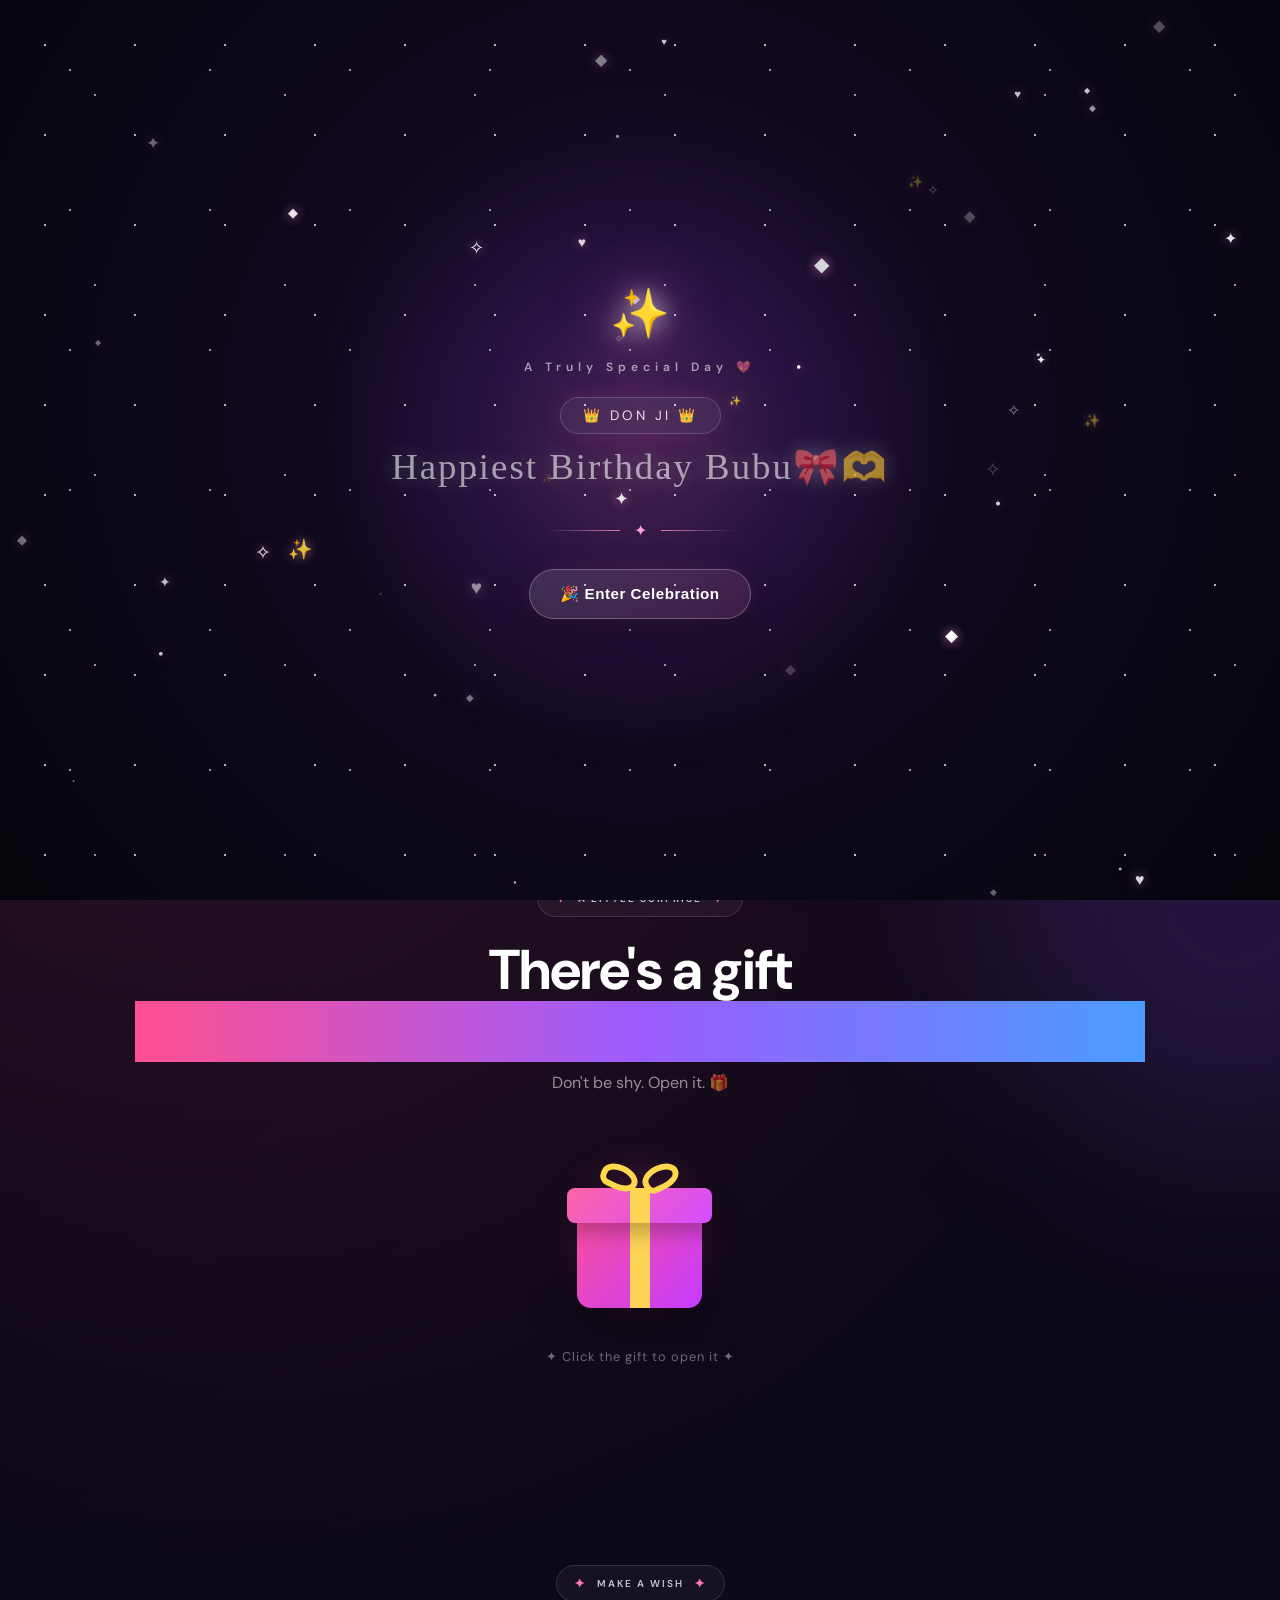
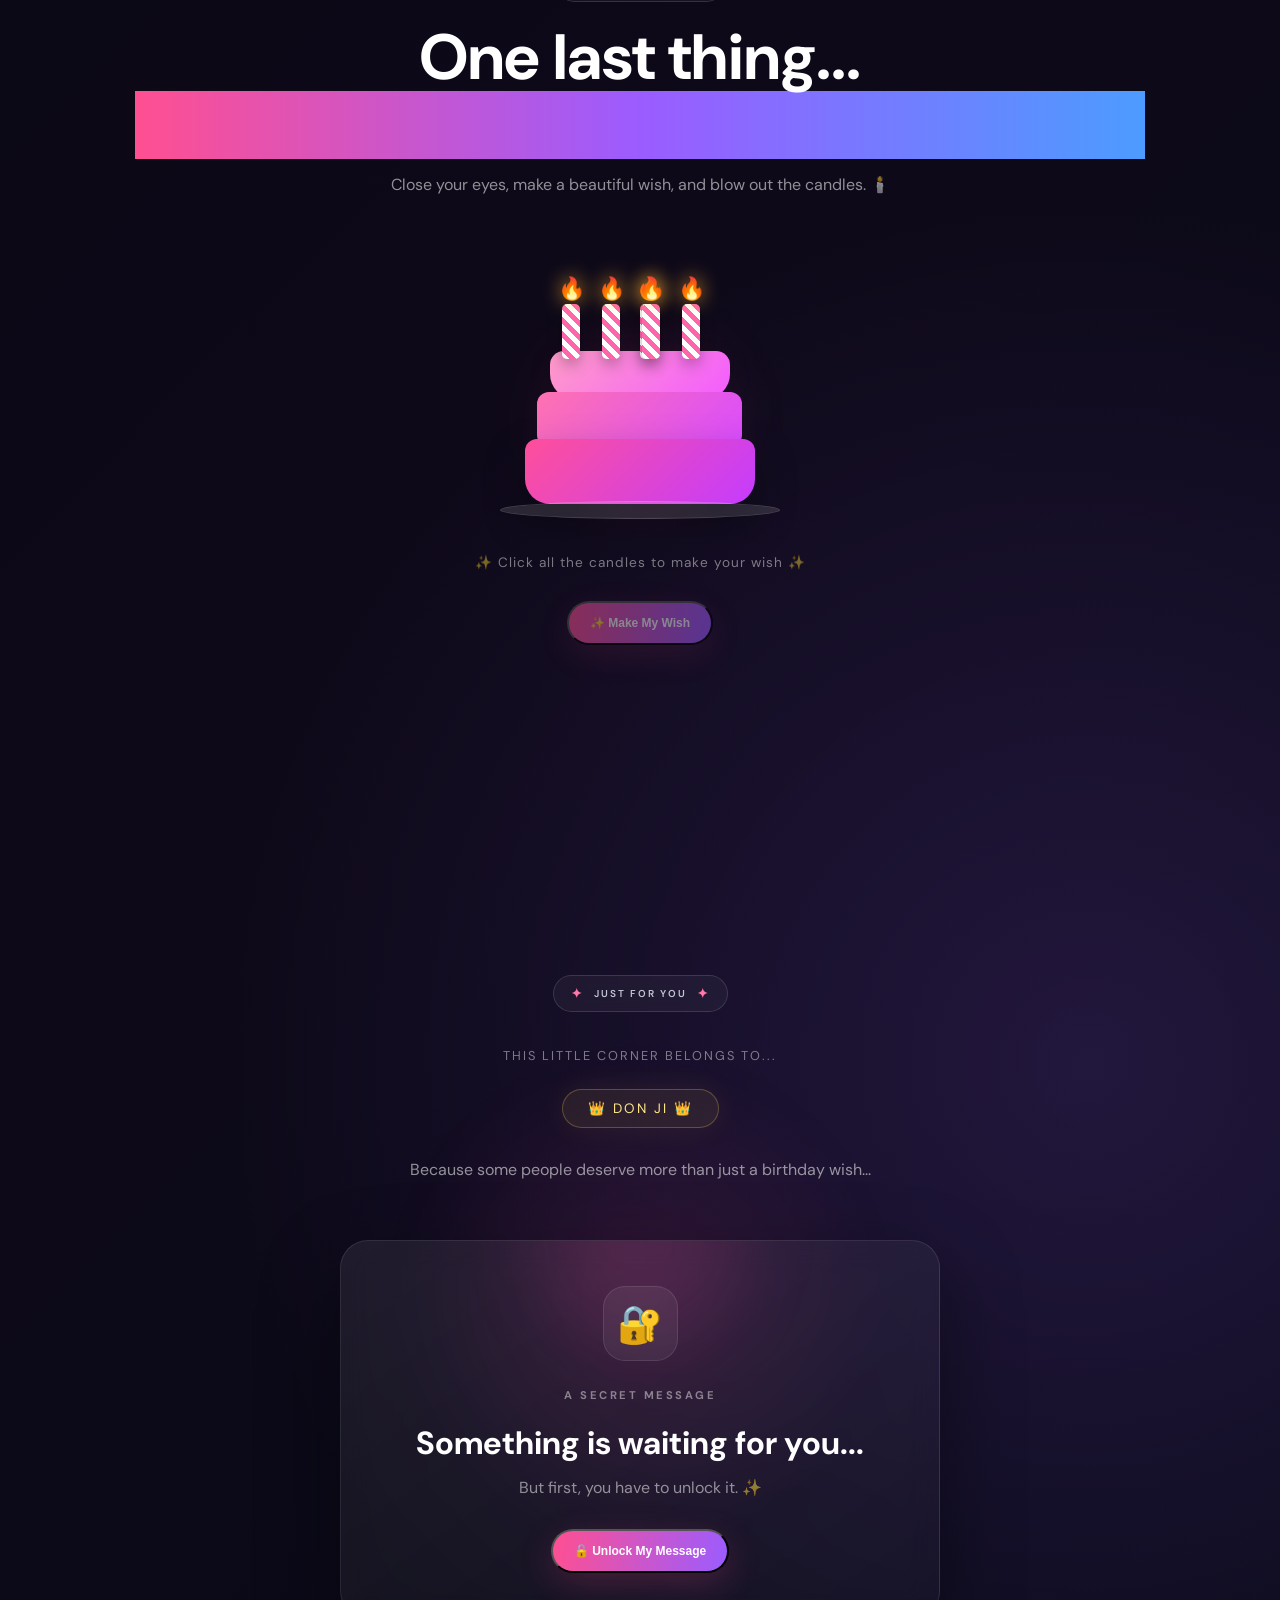
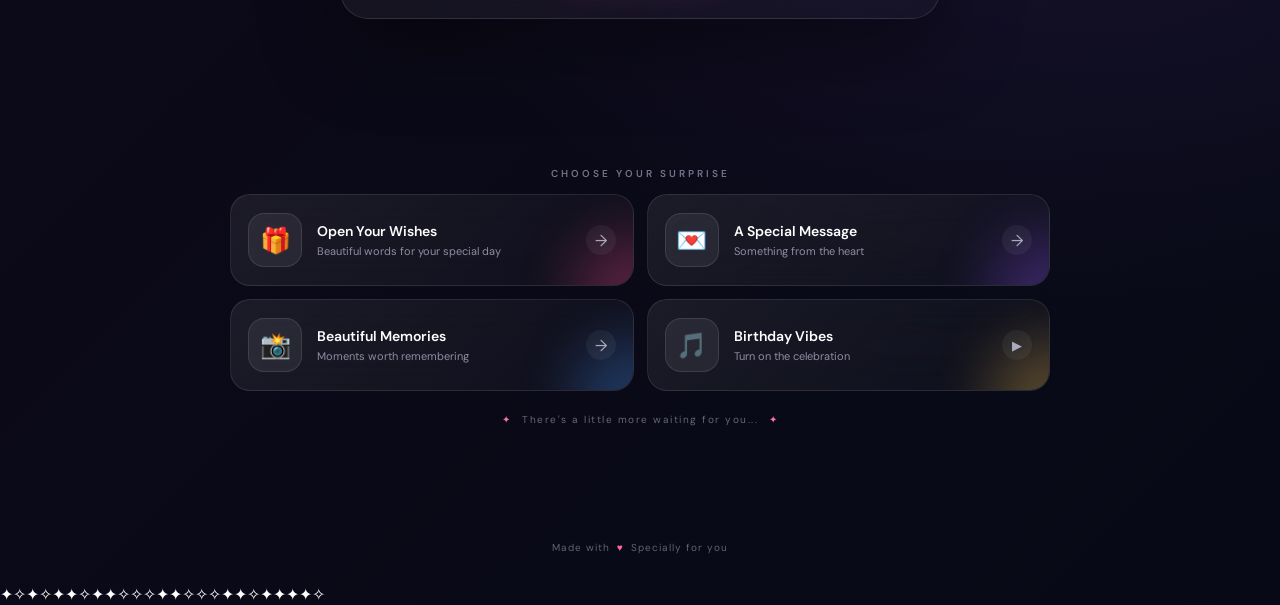
==== commit 85815873: "Add birthday experience and mobile responsive fixes" ====
--- a/memories.html
+++ b/memories.html
@@ -605,7 +605,7 @@
                 href="index.html"
                 class="primary-button"
             >
-                ✨ Back To Beginning
+                 Back To Home ✨
             </a>
 
 
--- a/style.css
+++ b/style.css
@@ -5320,4 +5320,60 @@
 
         font-size: 2.5rem;
     }
+}
+
+@media (max-width: 600px) {
+
+    .gift-glow,
+    .cake-glow {
+
+        animation-duration:
+            4s !important;
+    }
+
+
+    .floating-heart,
+    .floating-star {
+
+        animation-duration:
+            5s !important;
+    }
+
+
+    .memory-card:hover {
+        transform: none;
+    }
+
+}
+
+@media (max-width: 600px) {
+
+    .hero h1,
+    .hero-title,
+    .main-title {
+        white-space: normal !important;
+    }
+
+}@media (max-width: 600px) {
+
+    .gift-glow,
+    .cake-glow {
+
+        animation-duration:
+            4s !important;
+    }
+
+
+    .floating-heart,
+    .floating-star {
+
+        animation-duration:
+            5s !important;
+    }
+
+
+    .memory-card:hover {
+        transform: none;
+    }
+
 }
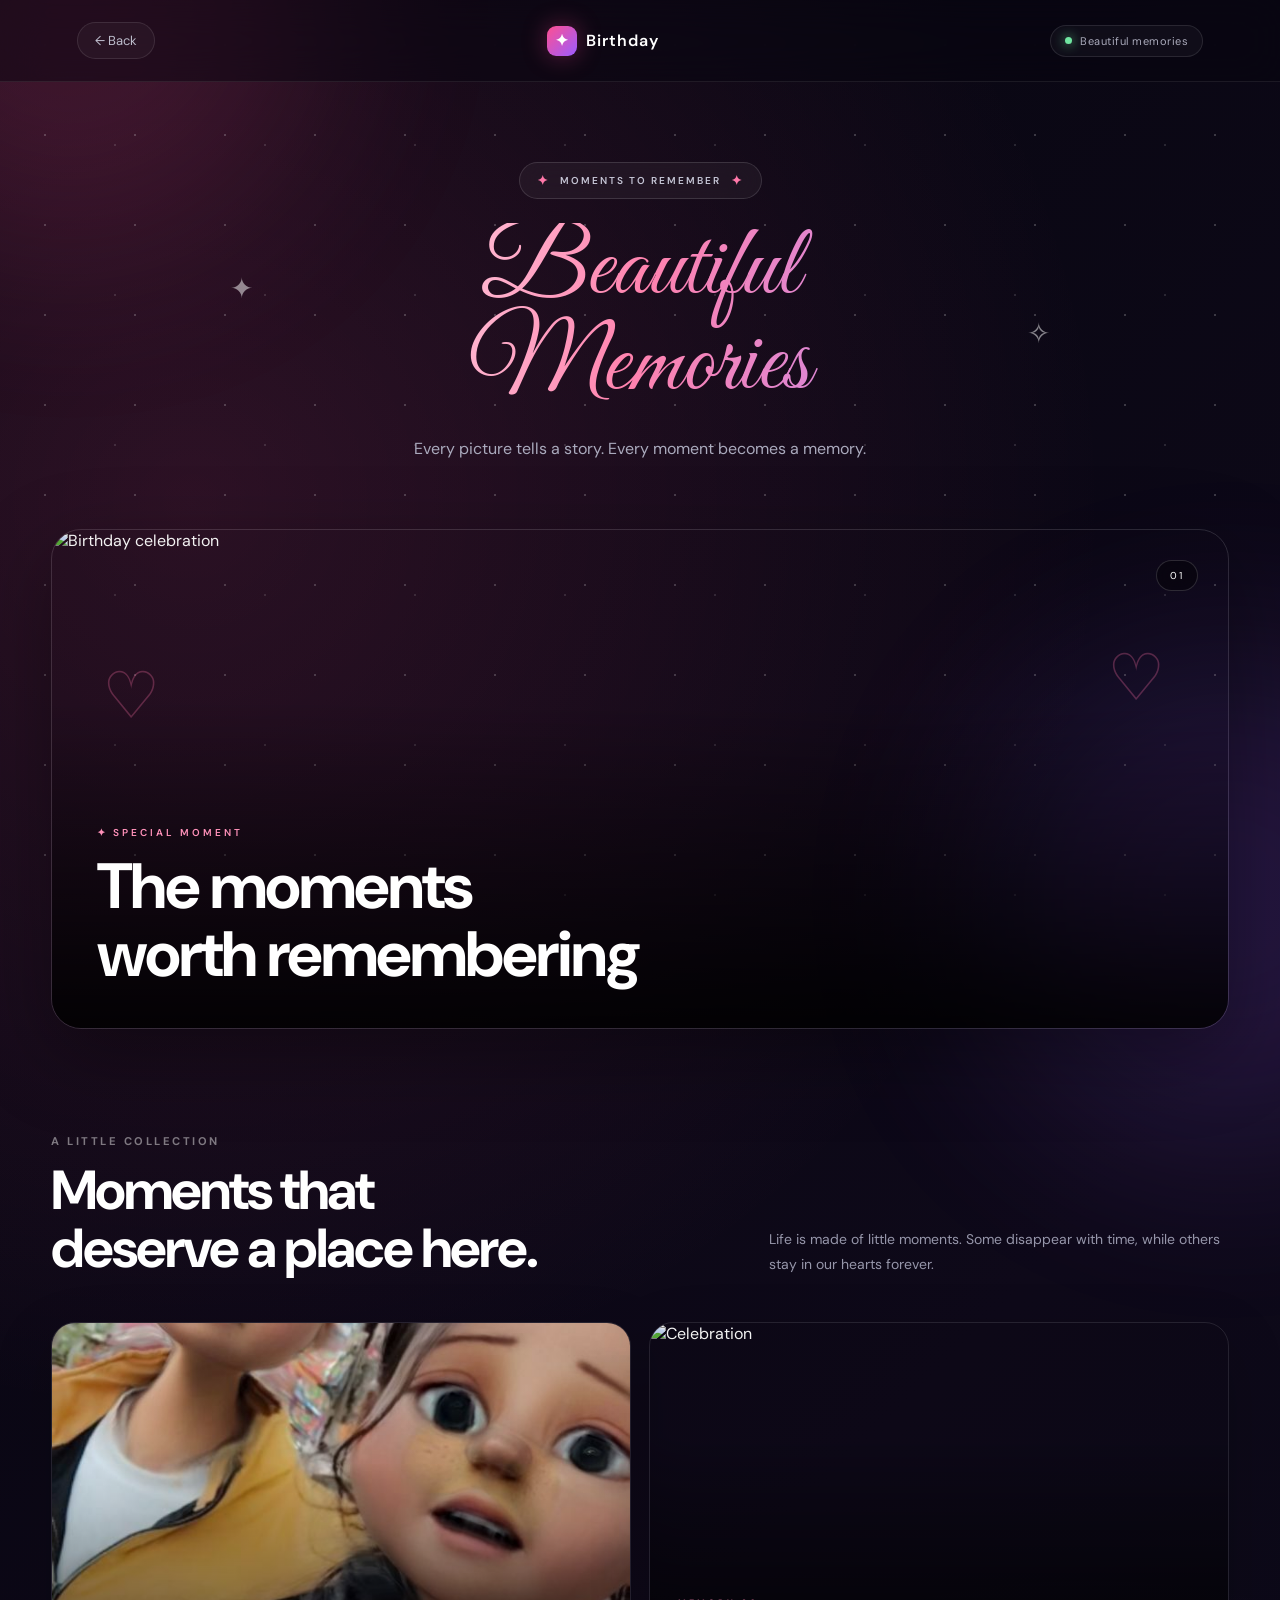
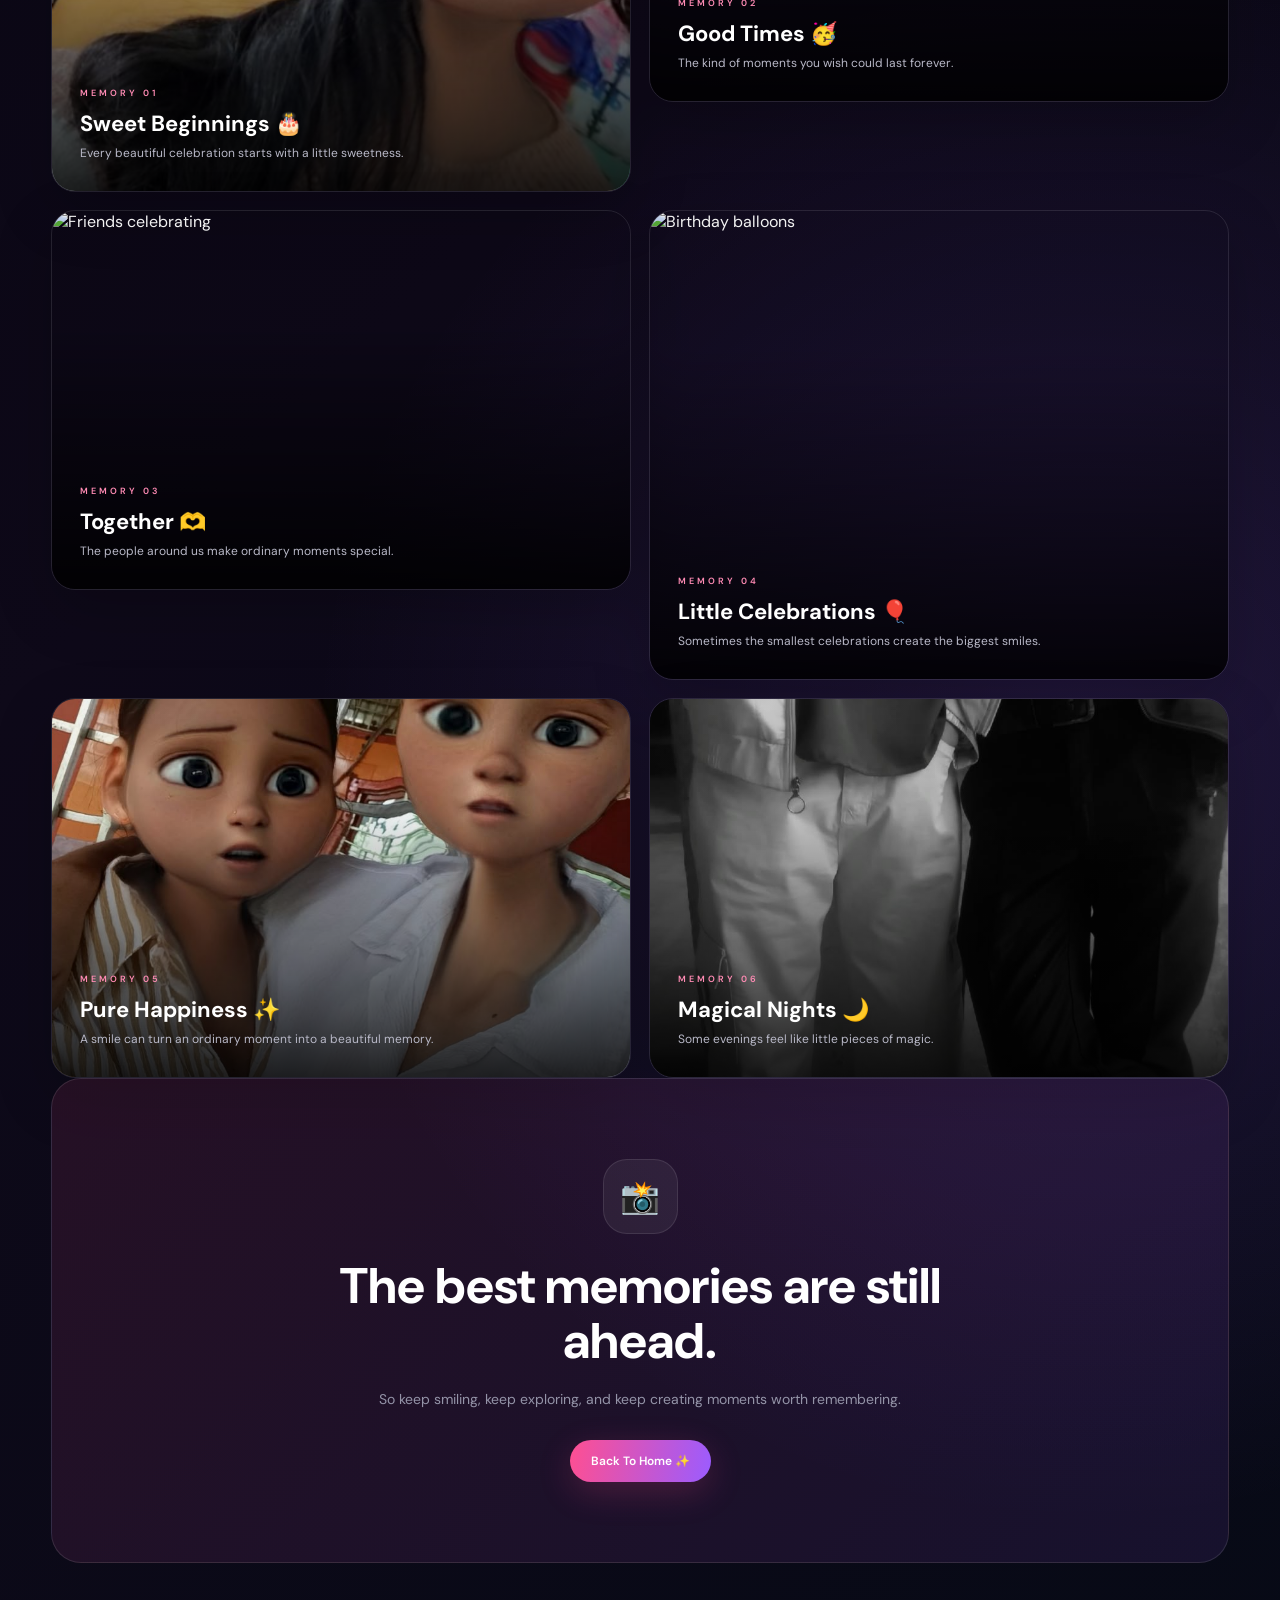
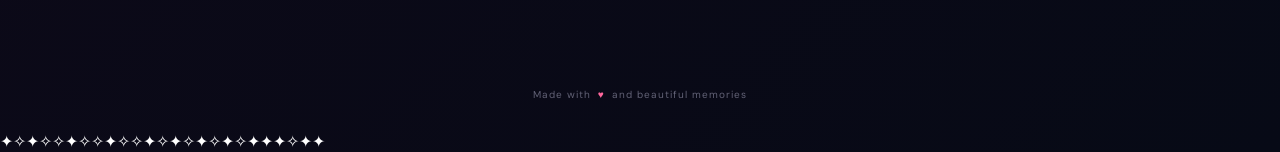
==== commit cfbd1f30: "Fix mobile responsiveness and performance" ====
--- a/memories.html
+++ b/memories.html
@@ -460,121 +460,8 @@
 
 
 
-        <!-- Timeline -->
-
-        <section class="memory-timeline">
-
-
-            <div class="timeline-title">
-
-                <span>
-                    ✦ THE JOURNEY
-                </span>
-
-                <h2>
-                    More memories,
-                    <br>
-                    more stories.
-                </h2>
-
-            </div>
-
-
-            <div class="timeline">
-
-
-                <div class="timeline-item">
-
-                    <div class="timeline-dot">
-                        01
-                    </div>
-
-                    <div>
-
-                        <span>
-                            THEN
-                        </span>
-
-                        <h3>
-                            The beginning
-                        </h3>
-
-                        <p>
-                            Every journey starts with
-                            one beautiful moment.
-                        </p>
-
-                    </div>
-
-                </div>
-
-
-
-                <div class="timeline-line"></div>
-
-
-
-                <div class="timeline-item">
-
-                    <div class="timeline-dot">
-                        02
-                    </div>
-
-                    <div>
-
-                        <span>
-                            NOW
-                        </span>
-
-                        <h3>
-                            This moment
-                        </h3>
-
-                        <p>
-                            Today becomes tomorrow's
-                            favorite memory.
-                        </p>
-
-                    </div>
-
-                </div>
-
-
-
-                <div class="timeline-line"></div>
-
-
-
-                <div class="timeline-item">
-
-                    <div class="timeline-dot">
-                        03
-                    </div>
-
-                    <div>
-
-                        <span>
-                            NEXT
-                        </span>
-
-                        <h3>
-                            What's waiting ahead
-                        </h3>
-
-                        <p>
-                            There are still countless
-                            beautiful memories to create.
-                        </p>
-
-                    </div>
-
-                </div>
-
-
-            </div>
-
-        </section>
-
+    
+   
 
 
         <!-- Final -->
--- a/style.css
+++ b/style.css
@@ -5376,4 +5376,39 @@
         transform: none;
     }
 
+}
+
+/* =========================================================
+   ⚡ LOW POWER MOBILE MODE
+========================================================= */
+
+@media (max-width: 768px) {
+
+    .random-heart {
+        animation-duration: 8s !important;
+    }
+
+    .particle-sparkle {
+        animation-duration: 6s !important;
+    }
+
+    .confetti {
+        animation-duration: 3.5s !important;
+    }
+
+    .gift-glow {
+        animation-duration: 3.5s !important;
+    }
+
+}
+
+/* Reduce expensive blur effects on small screens */
+
+@media (max-width: 600px) {
+
+    .surprise-backdrop {
+        backdrop-filter: none !important;
+        -webkit-backdrop-filter: none !important;
+    }
+
 }
